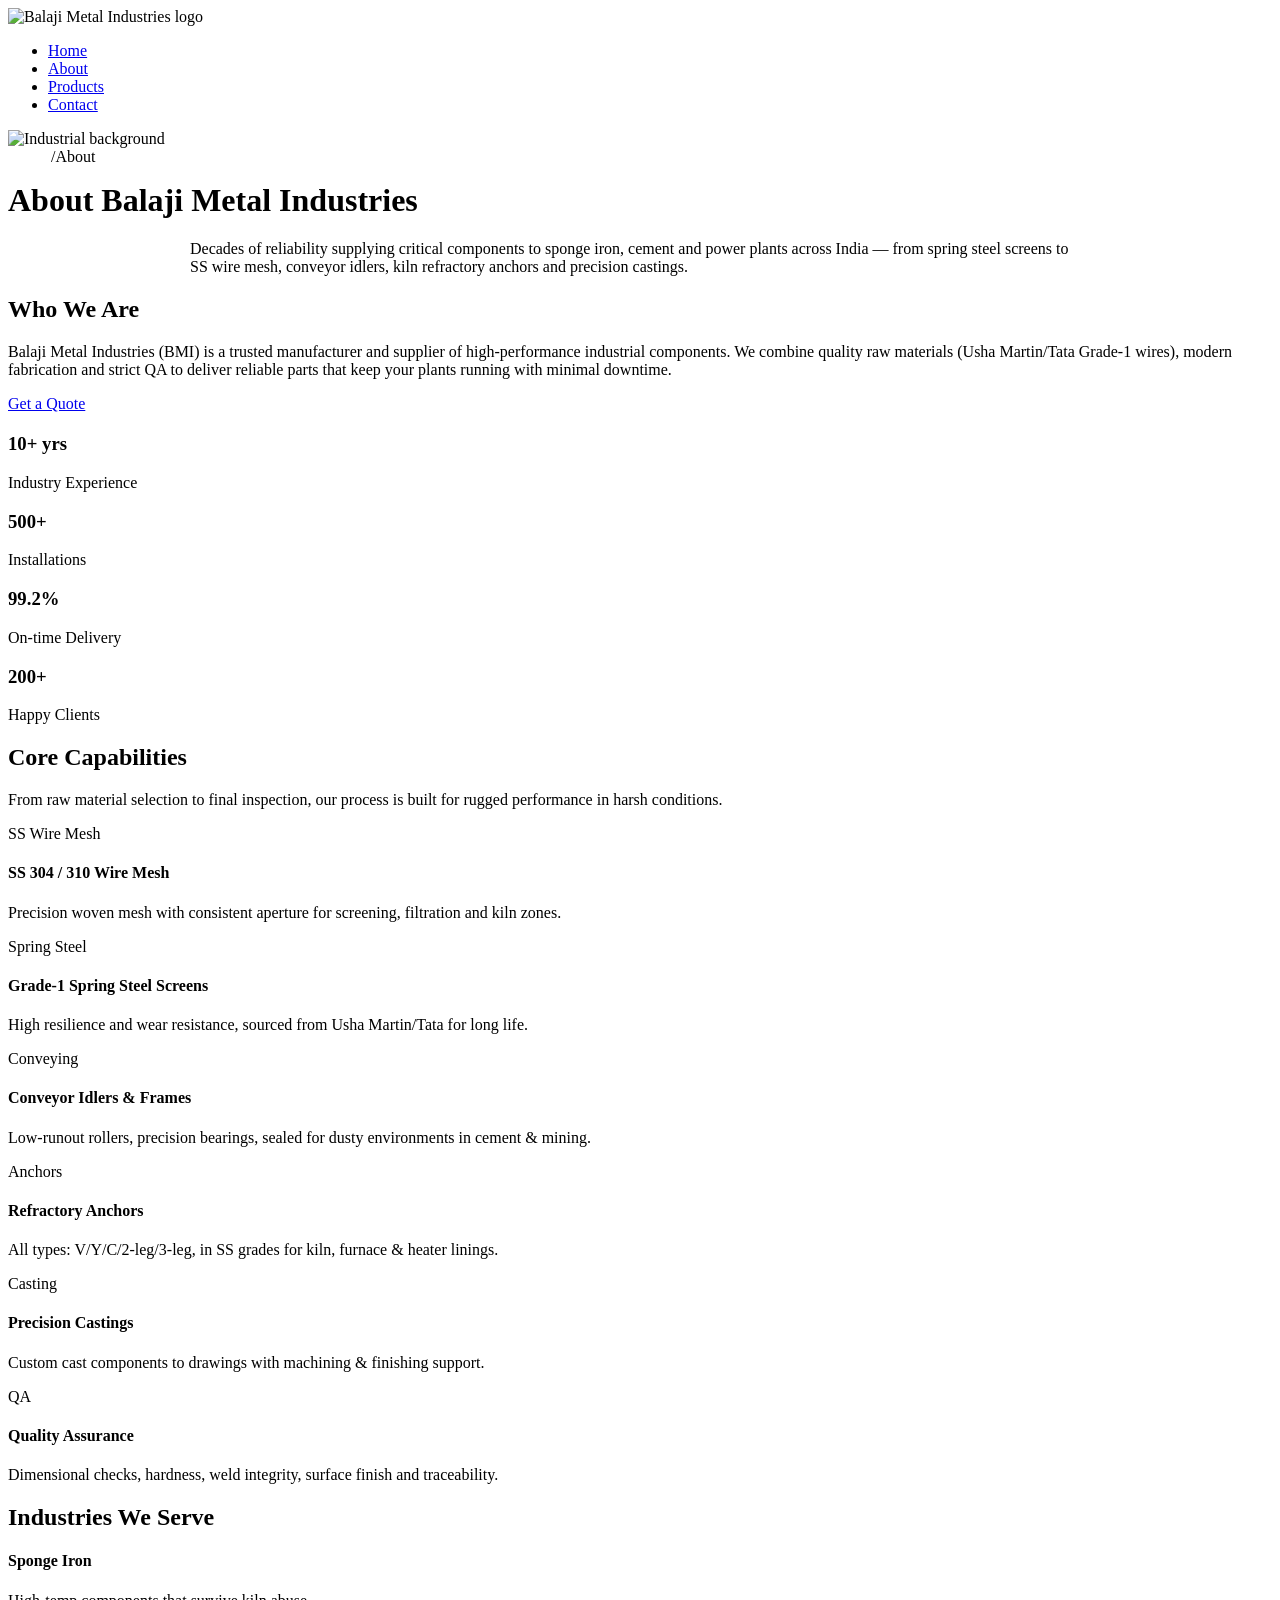
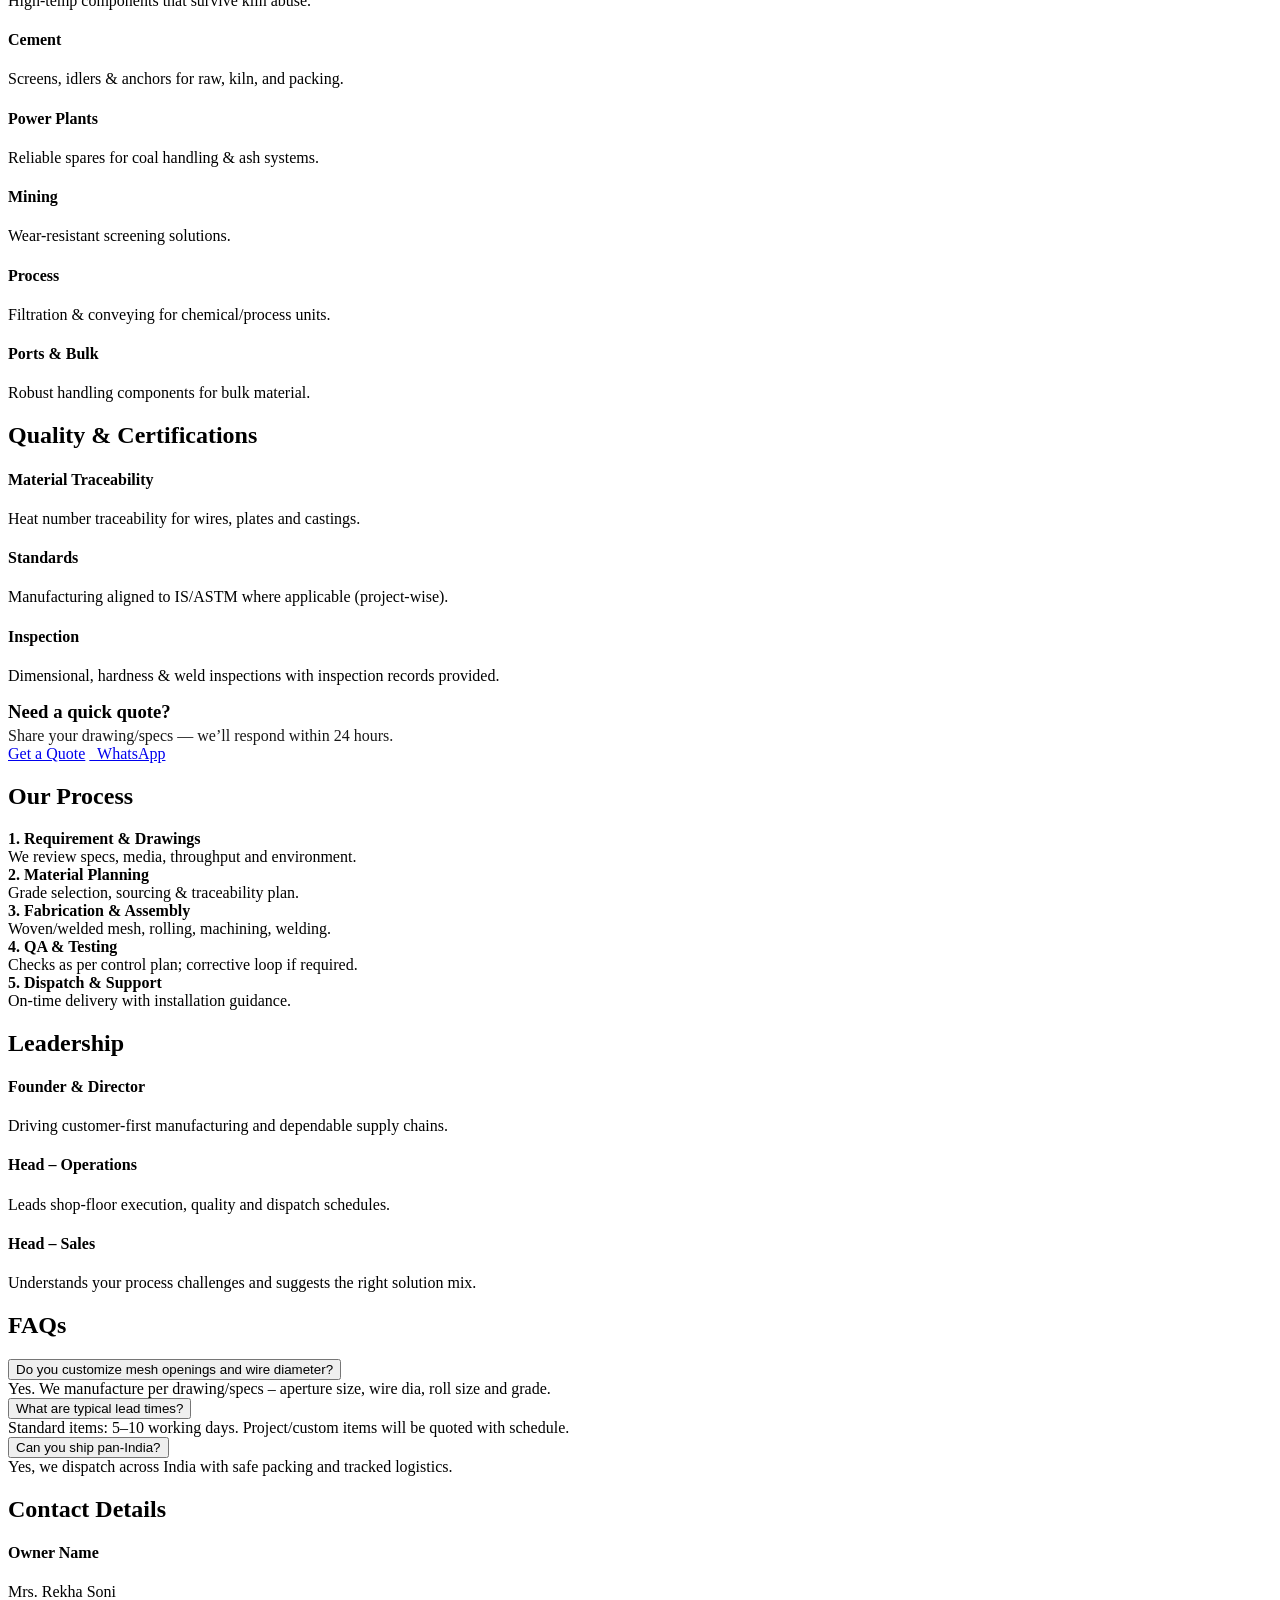
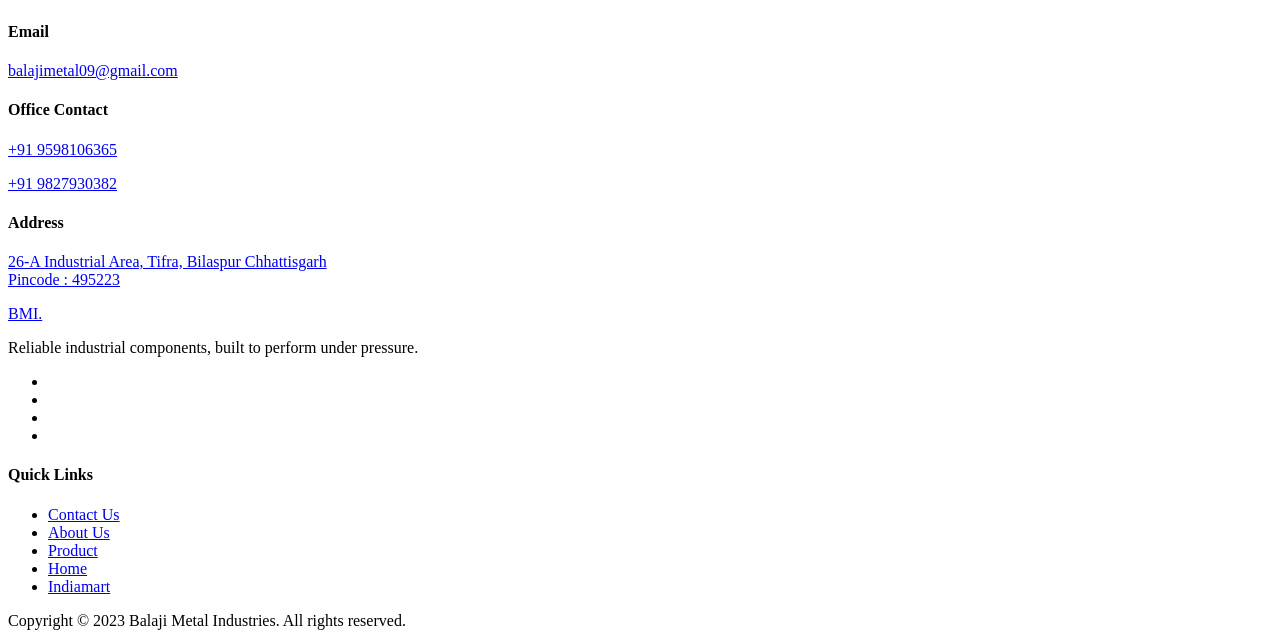
==== about.html @ d3ccbabc "customer list removed" ====
<!DOCTYPE html>
<html lang="en">
  <head>
    <meta charset="UTF-8" />
    <meta
      name="viewport"
      content="width=device-width, initial-scale=1.0" />
    <title>About Us | Balaji Metal Industries</title>

    <!-- SEO -->
    <meta name="description" content="Balaji Metal Industries is a leading manufacturer and supplier of industrial components including Spring Steel Wiremesh, Stainless Steel Mesh, Conveyor Idlers, Kiln Refractory Anchors, and Precision Castings for sponge iron, cement, and power plants across India." />
    <meta name="keywords" content="Spring Steel Wire Mesh, SS 304 Mesh, Conveyor Idlers, Refractory Anchors, Precision Casting, Industrial Components, Balaji Metal Industries, India" />
    <meta property="og:title" content="About Balaji Metal Industries" />
    <meta property="og:description" content="Decades of reliability in industrial components for sponge iron, cement and power sectors." />
    <meta property="og:type" content="website" />
    <meta property="og:image" content="assets/header.jpg" />
    <meta property="og:url" content="https://balajimetalindustries.in/about.html" />

    <!-- Libs -->
    <link href="https://cdn.jsdelivr.net/npm/remixicon@4.3.0/fonts/remixicon.css" rel="stylesheet"/>
    <link rel="stylesheet" href="https://cdn.jsdelivr.net/npm/swiper@11/swiper-bundle.min.css"/>
    <link rel="stylesheet" href="stylenew.css"/>
    <link rel="shortcut icon" href="assets/bmi-logo.png" type="image/x-icon">

    <!-- JSON-LD (Organization) -->
    <script type="application/ld+json">
    {
      "@context":"https://schema.org",
      "@type":"Organization",
      "name":"Balaji Metal Industries",
      "url":"https://balajimetalindustries.in",
      "logo":"https://balajimetalindustries.in/assets/bmi-logo.png",
      "description":"Manufacturer and supplier of industrial components: Spring Steel Wire Mesh, SS Mesh, Conveyor Idlers & Frames, Kiln Refractory Anchors, Precision Castings.",
      "sameAs":[
        "https://www.facebook.com/",
        "https://www.linkedin.com/",
        "https://twitter.com/"
      ],
      "address":{
        "@type":"PostalAddress",
        "addressCountry":"IN"
      }
    }
    </script>
  </head>
  <body>
    <!-- Nav -->
    <nav>
      <div class="nav__header">
        <div class="nav__logo">
          <img src="assets/bmi-logo.png" class="logo" alt="Balaji Metal Industries logo">
        </div>
        <div class="nav__menu__btn" id="menu-btn">
          <i class="ri-menu-line"></i>
        </div>
      </div>
      <ul class="nav__links" id="nav-links">
        <li><a href="index.html#home">Home</a></li>
        <li><a href="about.html" class="active">About</a></li>
        <li><a href="index.html#product">Products</a></li>
        <li><a href="contact.html">Contact</a></li>
      </ul>
    </nav>

    <!-- Hero about -->
    <header class="section__container hero__about">
      <img src="assets/header.jpg" alt="Industrial background">
      <div class="hero__about__content">
        <div class="breadcrumbs">
          <a href="index.html" style="color:#fff; text-decoration:none;">Home</a>
          <span>/</span><span>About</span>
        </div>
        <h1 style="margin-top:1rem;">About Balaji Metal Industries</h1>
        <p class="section__description" style="max-width:900px;margin: .75rem auto 0;">
          Decades of reliability supplying critical components to sponge iron, cement and power plants across India —
          from spring steel screens to SS wire mesh, conveyor idlers, kiln refractory anchors and precision castings.
        </p>
      </div>
    </header>

    <!-- Company Overview -->
    <section class="section__container about__container">
      <div class="about__header">
        <div>
          <h2 class="section__header">Who We Are</h2>
          <p class="section__description">
            Balaji Metal Industries (BMI) is a trusted manufacturer and supplier of high-performance industrial components.
            We combine quality raw materials (Usha Martin/Tata Grade-1 wires), modern fabrication and strict QA to deliver
            reliable parts that keep your plants running with minimal downtime.
          </p>
        </div>
        <a href="contact.html#form" class="about__btn">Get a Quote</a>
      </div>

      <!-- Quick stats -->
      <div class="stats__grid" style="margin-top:1.25rem;">
        <div class="stat__card">
          <i class="ri-time-line" style="font-size:1.4rem;"></i>
          <h3>10+ yrs</h3>
          <p>Industry Experience</p>
        </div>
        <div class="stat__card">
          <i class="ri-building-2-line" style="font-size:1.4rem;"></i>
          <h3>500+ </h3>
          <p>Installations</p>
        </div>
        <div class="stat__card">
          <i class="ri-shield-check-line" style="font-size:1.4rem;"></i>
          <h3>99.2%</h3>
          <p>On-time Delivery</p>
        </div>
        <div class="stat__card">
          <i class="ri-user-star-line" style="font-size:1.4rem;"></i>
          <h3>200+</h3>
          <p>Happy Clients</p>
        </div>
      </div>
    </section>

    <!-- Capabilities -->
    <section class="section__container">
      <h2 class="section__header">Core Capabilities</h2>
      <p class="section__description" style="max-width:900px;">
        From raw material selection to final inspection, our process is built for rugged performance in harsh conditions.
      </p>
      <div class="capabilities__grid" style="margin-top:1rem;">
        <div class="about__card">
          <span class="about__badge"><i class="ri-check-line"></i> SS Wire Mesh</span>
          <h4>SS 304 / 310 Wire Mesh</h4>
          <p>Precision woven mesh with consistent aperture for screening, filtration and kiln zones.</p>
        </div>
        <div class="about__card">
          <span class="about__badge"><i class="ri-check-line"></i> Spring Steel</span>
          <h4>Grade-1 Spring Steel Screens</h4>
          <p>High resilience and wear resistance, sourced from Usha Martin/Tata for long life.</p>
        </div>
        <div class="about__card">
          <span class="about__badge"><i class="ri-check-line"></i> Conveying</span>
          <h4>Conveyor Idlers & Frames</h4>
          <p>Low-runout rollers, precision bearings, sealed for dusty environments in cement & mining.</p>
        </div>
        <div class="about__card">
          <span class="about__badge"><i class="ri-check-line"></i> Anchors</span>
          <h4>Refractory Anchors</h4>
          <p>All types: V/Y/C/2-leg/3-leg, in SS grades for kiln, furnace & heater linings.</p>
        </div>
        <div class="about__card">
          <span class="about__badge"><i class="ri-check-line"></i> Casting</span>
          <h4>Precision Castings</h4>
          <p>Custom cast components to drawings with machining & finishing support.</p>
        </div>
        <div class="about__card">
          <span class="about__badge"><i class="ri-check-line"></i> QA</span>
          <h4>Quality Assurance</h4>
          <p>Dimensional checks, hardness, weld integrity, surface finish and traceability.</p>
        </div>
      </div>
    </section>

    <!-- Industries Served -->
    <section class="section__container">
      <h2 class="section__header">Industries We Serve</h2>
      <div class="industries__grid" style="margin-top:1rem;">
        <div class="about__card"><h4><i class="ri-fire-line"></i> Sponge Iron</h4><p>High-temp components that survive kiln abuse.</p></div>
        <div class="about__card"><h4><i class="ri-building-3-line"></i> Cement</h4><p>Screens, idlers & anchors for raw, kiln, and packing.</p></div>
        <div class="about__card"><h4><i class="ri-flashlight-line"></i> Power Plants</h4><p>Reliable spares for coal handling & ash systems.</p></div>
        <div class="about__card"><h4><i class="ri-archive-line"></i> Mining</h4><p>Wear-resistant screening solutions.</p></div>
        <div class="about__card"><h4><i class="ri-flask-line"></i> Process</h4><p>Filtration & conveying for chemical/process units.</p></div>
        <div class="about__card"><h4><i class="ri-ship-line"></i> Ports & Bulk</h4><p>Robust handling components for bulk material.</p></div>
      </div>
    </section>

    <!-- Quality & Certifications -->
    <section class="section__container">
      <h2 class="section__header">Quality & Certifications</h2>
      <div class="quality__grid" style="margin-top:1rem;">
        <div class="about__card">
          <h4><i class="ri-medal-2-line"></i> Material Traceability</h4>
          <p>Heat number traceability for wires, plates and castings.</p>
        </div>
        <div class="about__card">
          <h4><i class="ri-shield-star-line"></i> Standards</h4>
          <p>Manufacturing aligned to IS/ASTM where applicable (project-wise).</p>
        </div>
        <div class="about__card">
          <h4><i class="ri-test-tube-line"></i> Inspection</h4>
          <p>Dimensional, hardness & weld inspections with inspection records provided.</p>
        </div>
      </div>
    </section>

      <!---- CTA Bar ----->
    <section class="section__container">
      <div class="cta__bar">
        <div>
          <h3 style="margin:0 0 .25rem;">Need a quick quote?</h3>
          <p style="opacity:.9; margin:0;">Share your drawing/specs — we’ll respond within 24 hours.</p>
        </div>
        <a class="btn--light" href="contact.html#form">Get a Quote</a>
        <a class="btn" href="https://wa.me/917000683009" target="_blank" rel="noopener">
          <i class="ri-whatsapp-line"></i>&nbsp; WhatsApp
        </a>
      </div>
    </section>

    <!-- Process Timeline -->
    <section class="section__container">
      <h2 class="section__header">Our Process</h2>
      <div class="timeline" style="margin-top:1rem;">
        <div class="timeline__item"><strong>1. Requirement & Drawings</strong><br/>We review specs, media, throughput and environment.</div>
        <div class="timeline__item"><strong>2. Material Planning</strong><br/>Grade selection, sourcing & traceability plan.</div>
        <div class="timeline__item"><strong>3. Fabrication & Assembly</strong><br/>Woven/welded mesh, rolling, machining, welding.</div>
        <div class="timeline__item"><strong>4. QA & Testing</strong><br/>Checks as per control plan; corrective loop if required.</div>
        <div class="timeline__item"><strong>5. Dispatch & Support</strong><br/>On-time delivery with installation guidance.</div>
      </div>
    </section>

    <!-- Team / Leadership (optional placeholders) -->
    <section class="section__container">
      <h2 class="section__header">Leadership</h2>
      <div class="team__grid" style="margin-top:1rem;">
        <div class="about__card">
          <h4>Founder & Director</h4>
          <p>Driving customer-first manufacturing and dependable supply chains.</p>
        </div>
        <div class="about__card">
          <h4>Head – Operations</h4>
          <p>Leads shop-floor execution, quality and dispatch schedules.</p>
        </div>
        <div class="about__card">
          <h4>Head – Sales</h4>
          <p>Understands your process challenges and suggests the right solution mix.</p>
        </div>
      </div>
    </section>

    



    <!-- FAQ -->
    <section class="section__container">
      <h2 class="section__header">FAQs</h2>
      <div class="faq">
        <div class="faq__item">
          <button class="faq__q">Do you customize mesh openings and wire diameter? <i class="ri-add-line"></i></button>
          <div class="faq__a">Yes. We manufacture per drawing/specs – aperture size, wire dia, roll size and grade.</div>
        </div>
        <div class="faq__item">
          <button class="faq__q">What are typical lead times? <i class="ri-add-line"></i></button>
          <div class="faq__a">Standard items: 5–10 working days. Project/custom items will be quoted with schedule.</div>
        </div>
        <div class="faq__item">
          <button class="faq__q">Can you ship pan-India? <i class="ri-add-line"></i></button>
          <div class="faq__a">Yes, we dispatch across India with safe packing and tracked logistics.</div>
        </div>
      </div>
    </section>

    <!-- Map / Location (replace src with your map if you want) -->
    <!-- <section class="section__container">
      <h2 class="section__header">Our Location</h2>
      <div class="map__wrap">
        <iframe
          title="Balaji Metal Industries Location"
          src="https://www.google.com/maps/embed?pb=!1m18!1m12!1m3!1d..."
          width="100%" height="380" style="border:0;" allowfullscreen=""
          loading="lazy" referrerpolicy="no-referrer-when-downgrade"></iframe>
      </div>
    </section> -->

    <section class="contact-details">
  <div class="section__container">
    <h2 class="section__header">Contact Details</h2>
    <div class="contact-grid">
      <div class="contact-card">
        <i class="ri-user-3-fill"></i>
        <h4>Owner Name</h4>
        <p>Mrs. Rekha Soni</p>
      </div>
      <div class="contact-card">
        <i class="ri-mail-fill"></i>
        <h4>Email</h4>
        <p><a href="mailto:balajimetalindustries@gmail.com">balajimetal09@gmail.com</a></p>
      </div>
      <div class="contact-card">
        <i class="ri-phone-fill"></i>
        <h4>Office Contact</h4>
        <p><a href="tel:+919598106365">+91 9598106365</a></p>
        <p><a href="tel:+919827930382">+91 9827930382</a></p>
      </div>
      <div class="contact-card">
        <i class="ri-map-pin-line"></i>
        <h4>Address</h4>
        <p><a href="https://www.google.com/maps/place/Balaji+Metal+Industries/@22.0730031,82.1247872,18.67z/data=!4m6!3m5!1s0x3a280d0051231b1b:0x9caa90916dcd823b!8m2!3d22.0729977!4d82.12463!16s%2Fg%2F11v_8hkhw0?entry=ttu&g_ep=EgoyMDI1MDgxMS4wIKXMDSoASAFQAw%3D%3D">26-A Industrial Area, Tifra, Bilaspur Chhattisgarh <br> Pincode : 495223</a></p>
      </div>
    </div>
  </div>
</section>

    <!-- Footer -->
    <footer class="footer">
      <div class="section__container footer__container">
        <div class="footer__col">
          <div class="footer__logo"><a href="index.html" class="logo">BMI.</a></div>
          <p>Reliable industrial components, built to perform under pressure.</p>
          <ul class="footer__socials">
            <li><a href="#"><i class="ri-facebook-fill"></i></a></li>
            <li><a href="#"><i class="ri-twitter-fill"></i></a></li>
            <li><a href="#"><i class="ri-linkedin-fill"></i></a></li>
            <li><a href="#"><i class="ri-pinterest-fill"></i></a></li>
          </ul>
        </div>
        <div class="footer__col">
          <h4>Quick Links</h4>
          <ul class="footer__links">
            <li><a href="contact.html">Contact Us</a></li>
            <li><a href="about.html">About Us</a></li>
            <li><a href="index.html#product">Product</a></li>
            <li><a href="index.html">Home</a></li>
            <li><a href="https://www.indiamart.com/balajimetalindustriesbilaspur/profile.html?srsltid=AfmBOooD0EP6Inv6bq7QMRtQfJ1kJ6AT9Rx5hDs3YaGpO_iyS-cby6HP" target="_blank">Indiamart</a></li>
          </ul>
        </div>
      </div>
      <div class="footer__bar">Copyright © 2023 Balaji Metal Industries. All rights reserved.</div>
    </footer>

    <!-- Scripts -->
    <script src="https://cdn.jsdelivr.net/npm/swiper@11/swiper-bundle.min.js"></script>
    <script src="main.js"></script>
    <script>
      // Simple FAQ toggle (no dependency)
      document.querySelectorAll('.faq__q').forEach(btn=>{
        btn.addEventListener('click', ()=>{
          const ans = btn.parentElement.querySelector('.faq__a');
          const open = ans.style.display === 'block';
          document.querySelectorAll('.faq__a').forEach(a=>a.style.display='none');
          document.querySelectorAll('.faq__q i').forEach(i=>i.className='ri-add-line');
          if(!open){
            ans.style.display='block';
            btn.querySelector('i').className='ri-subtract-line';
          }
        });
      });
    </script>
    
  </body>
</html>
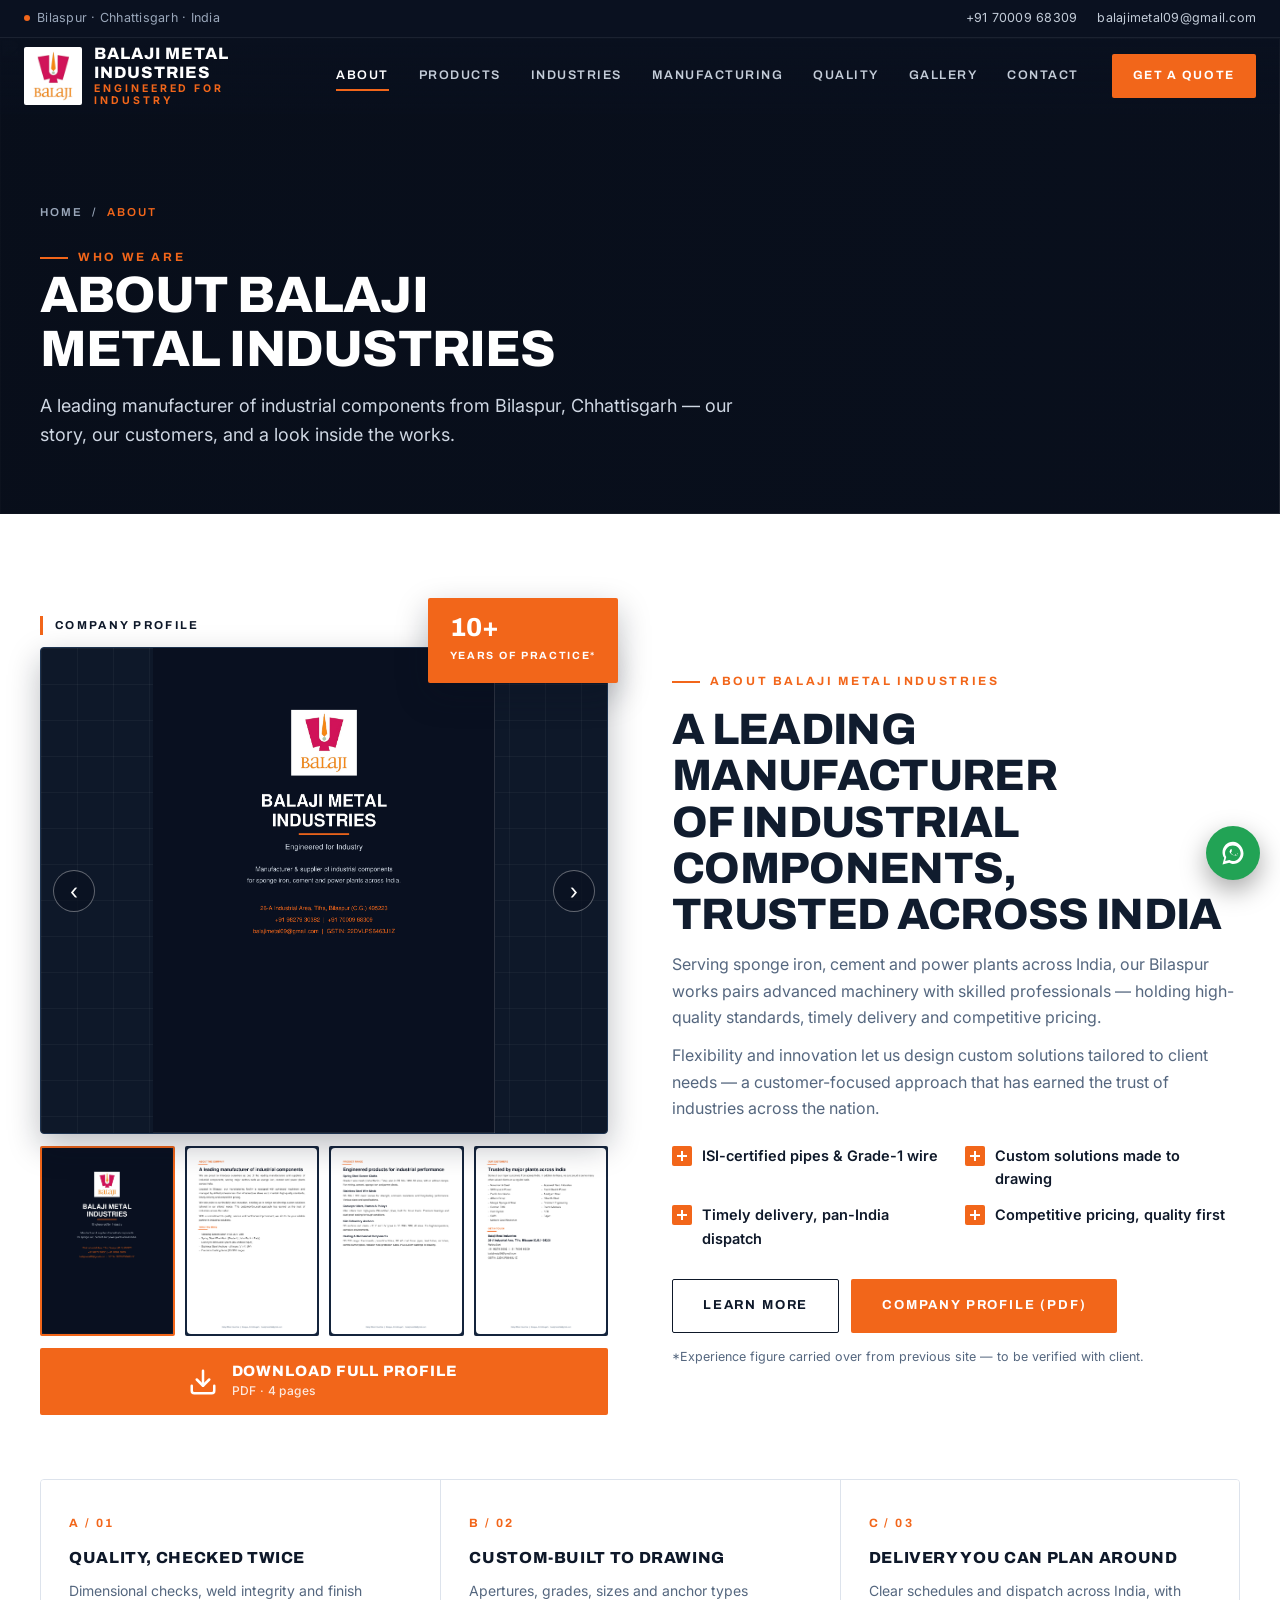
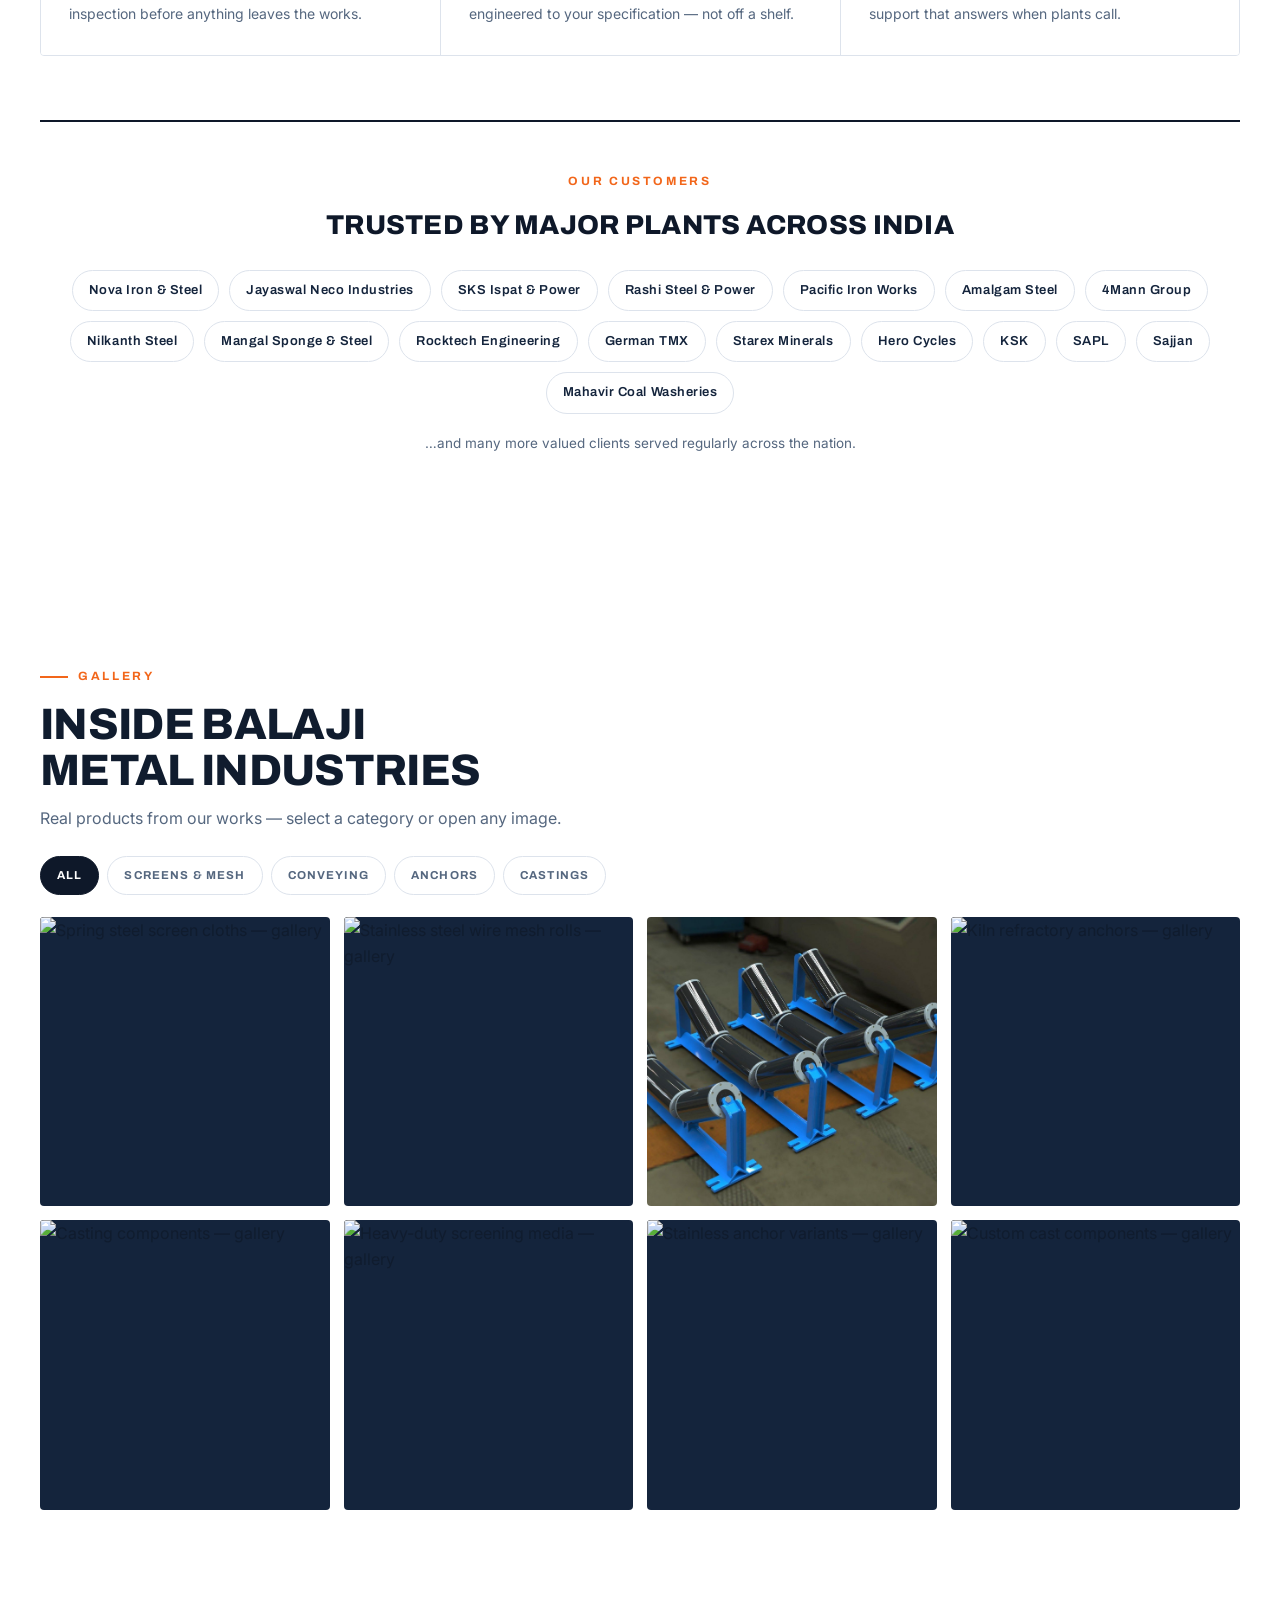
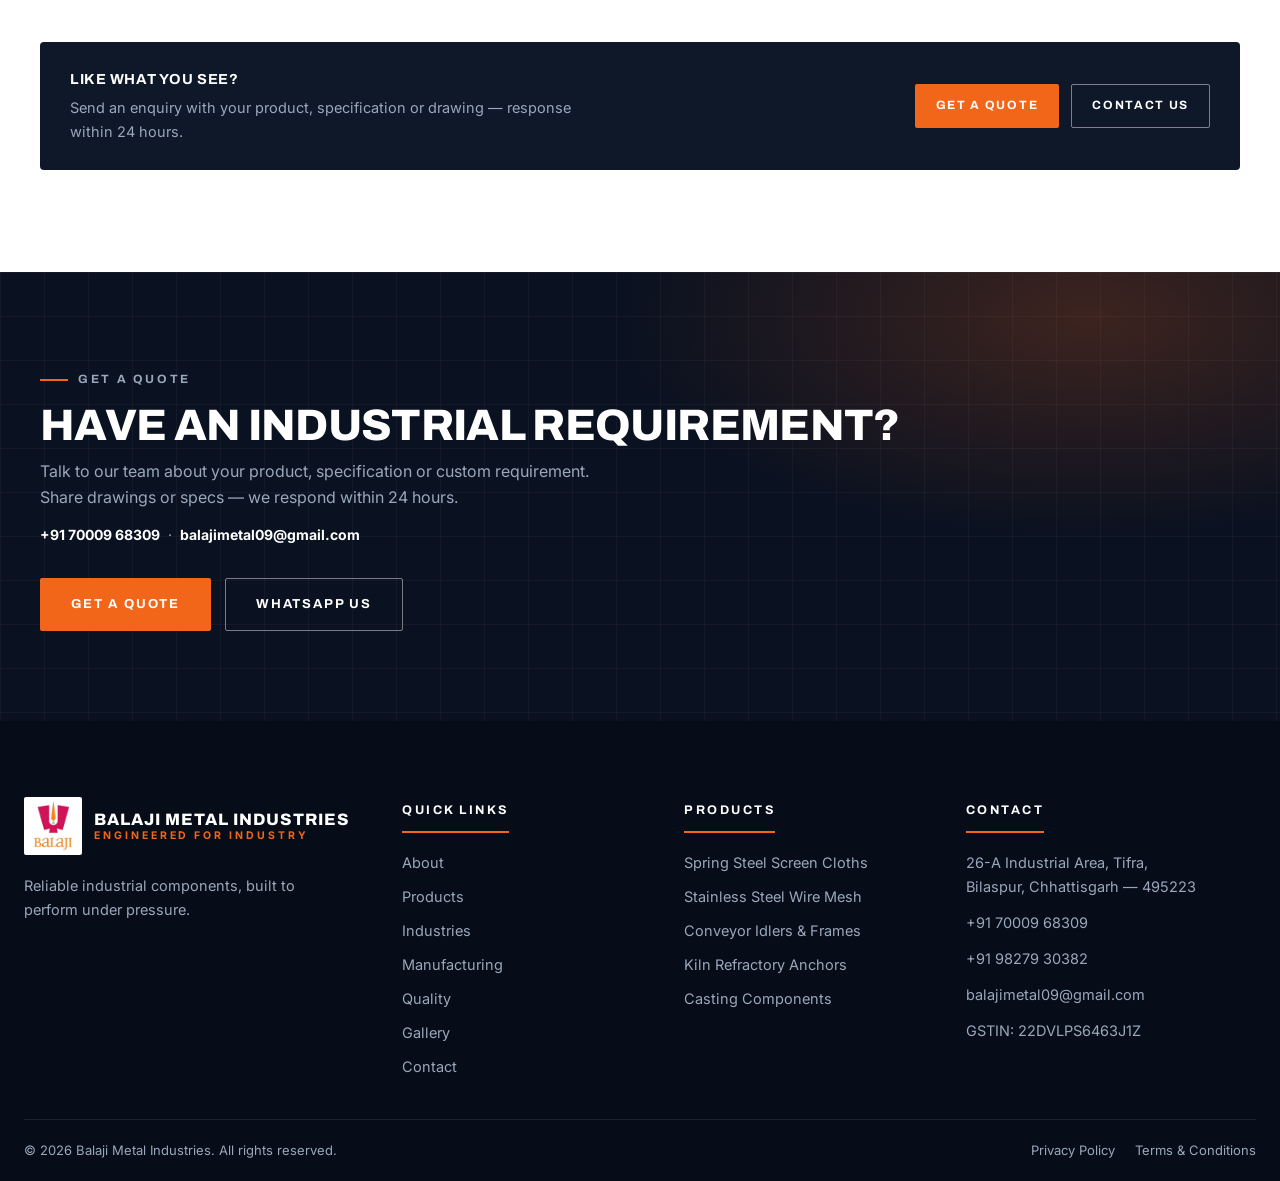
==== commit 3b40e620: "Premium B2B redesign: multi-page site with products, quote system, gallery, company profile" ====
--- a/about.html
+++ b/about.html
@@ -1,348 +1,372 @@
 <!DOCTYPE html>
 <html lang="en">
-  <head>
-    <meta charset="UTF-8" />
-    <meta
-      name="viewport"
-      content="width=device-width, initial-scale=1.0" />
-    <title>About Us | Balaji Metal Industries</title>
-
-    <!-- SEO -->
-    <meta name="description" content="Balaji Metal Industries is a leading manufacturer and supplier of industrial components including Spring Steel Wiremesh, Stainless Steel Mesh, Conveyor Idlers, Kiln Refractory Anchors, and Precision Castings for sponge iron, cement, and power plants across India." />
-    <meta name="keywords" content="Spring Steel Wire Mesh, SS 304 Mesh, Conveyor Idlers, Refractory Anchors, Precision Casting, Industrial Components, Balaji Metal Industries, India" />
-    <meta property="og:title" content="About Balaji Metal Industries" />
-    <meta property="og:description" content="Decades of reliability in industrial components for sponge iron, cement and power sectors." />
-    <meta property="og:type" content="website" />
-    <meta property="og:image" content="assets/header.jpg" />
-    <meta property="og:url" content="https://balajimetalindustries.in/about.html" />
-
-    <!-- Libs -->
-    <link href="https://cdn.jsdelivr.net/npm/remixicon@4.3.0/fonts/remixicon.css" rel="stylesheet"/>
-    <link rel="stylesheet" href="https://cdn.jsdelivr.net/npm/swiper@11/swiper-bundle.min.css"/>
-    <link rel="stylesheet" href="stylenew.css"/>
-    <link rel="shortcut icon" href="assets/bmi-logo.png" type="image/x-icon">
-
-    <!-- JSON-LD (Organization) -->
-    <script type="application/ld+json">
-    {
-      "@context":"https://schema.org",
-      "@type":"Organization",
-      "name":"Balaji Metal Industries",
-      "url":"https://balajimetalindustries.in",
-      "logo":"https://balajimetalindustries.in/assets/bmi-logo.png",
-      "description":"Manufacturer and supplier of industrial components: Spring Steel Wire Mesh, SS Mesh, Conveyor Idlers & Frames, Kiln Refractory Anchors, Precision Castings.",
-      "sameAs":[
-        "https://www.facebook.com/",
-        "https://www.linkedin.com/",
-        "https://twitter.com/"
-      ],
-      "address":{
-        "@type":"PostalAddress",
-        "addressCountry":"IN"
-      }
-    }
-    </script>
-  </head>
-  <body>
-    <!-- Nav -->
-    <nav>
-      <div class="nav__header">
-        <div class="nav__logo">
-          <img src="assets/bmi-logo.png" class="logo" alt="Balaji Metal Industries logo">
-        </div>
-        <div class="nav__menu__btn" id="menu-btn">
-          <i class="ri-menu-line"></i>
-        </div>
-      </div>
-      <ul class="nav__links" id="nav-links">
-        <li><a href="index.html#home">Home</a></li>
-        <li><a href="about.html" class="active">About</a></li>
-        <li><a href="index.html#product">Products</a></li>
-        <li><a href="contact.html">Contact</a></li>
-      </ul>
-    </nav>
-
-    <!-- Hero about -->
-    <header class="section__container hero__about">
-      <img src="assets/header.jpg" alt="Industrial background">
-      <div class="hero__about__content">
-        <div class="breadcrumbs">
-          <a href="index.html" style="color:#fff; text-decoration:none;">Home</a>
-          <span>/</span><span>About</span>
-        </div>
-        <h1 style="margin-top:1rem;">About Balaji Metal Industries</h1>
-        <p class="section__description" style="max-width:900px;margin: .75rem auto 0;">
-          Decades of reliability supplying critical components to sponge iron, cement and power plants across India —
-          from spring steel screens to SS wire mesh, conveyor idlers, kiln refractory anchors and precision castings.
-        </p>
-      </div>
-    </header>
-
-    <!-- Company Overview -->
-    <section class="section__container about__container">
-      <div class="about__header">
-        <div>
-          <h2 class="section__header">Who We Are</h2>
-          <p class="section__description">
-            Balaji Metal Industries (BMI) is a trusted manufacturer and supplier of high-performance industrial components.
-            We combine quality raw materials (Usha Martin/Tata Grade-1 wires), modern fabrication and strict QA to deliver
-            reliable parts that keep your plants running with minimal downtime.
-          </p>
-        </div>
-        <a href="contact.html#form" class="about__btn">Get a Quote</a>
-      </div>
-
-      <!-- Quick stats -->
-      <div class="stats__grid" style="margin-top:1.25rem;">
-        <div class="stat__card">
-          <i class="ri-time-line" style="font-size:1.4rem;"></i>
-          <h3>10+ yrs</h3>
-          <p>Industry Experience</p>
-        </div>
-        <div class="stat__card">
-          <i class="ri-building-2-line" style="font-size:1.4rem;"></i>
-          <h3>500+ </h3>
-          <p>Installations</p>
-        </div>
-        <div class="stat__card">
-          <i class="ri-shield-check-line" style="font-size:1.4rem;"></i>
-          <h3>99.2%</h3>
-          <p>On-time Delivery</p>
-        </div>
-        <div class="stat__card">
-          <i class="ri-user-star-line" style="font-size:1.4rem;"></i>
-          <h3>200+</h3>
-          <p>Happy Clients</p>
-        </div>
-      </div>
-    </section>
-
-    <!-- Capabilities -->
-    <section class="section__container">
-      <h2 class="section__header">Core Capabilities</h2>
-      <p class="section__description" style="max-width:900px;">
-        From raw material selection to final inspection, our process is built for rugged performance in harsh conditions.
-      </p>
-      <div class="capabilities__grid" style="margin-top:1rem;">
-        <div class="about__card">
-          <span class="about__badge"><i class="ri-check-line"></i> SS Wire Mesh</span>
-          <h4>SS 304 / 310 Wire Mesh</h4>
-          <p>Precision woven mesh with consistent aperture for screening, filtration and kiln zones.</p>
-        </div>
-        <div class="about__card">
-          <span class="about__badge"><i class="ri-check-line"></i> Spring Steel</span>
-          <h4>Grade-1 Spring Steel Screens</h4>
-          <p>High resilience and wear resistance, sourced from Usha Martin/Tata for long life.</p>
-        </div>
-        <div class="about__card">
-          <span class="about__badge"><i class="ri-check-line"></i> Conveying</span>
-          <h4>Conveyor Idlers & Frames</h4>
-          <p>Low-runout rollers, precision bearings, sealed for dusty environments in cement & mining.</p>
-        </div>
-        <div class="about__card">
-          <span class="about__badge"><i class="ri-check-line"></i> Anchors</span>
-          <h4>Refractory Anchors</h4>
-          <p>All types: V/Y/C/2-leg/3-leg, in SS grades for kiln, furnace & heater linings.</p>
-        </div>
-        <div class="about__card">
-          <span class="about__badge"><i class="ri-check-line"></i> Casting</span>
-          <h4>Precision Castings</h4>
-          <p>Custom cast components to drawings with machining & finishing support.</p>
-        </div>
-        <div class="about__card">
-          <span class="about__badge"><i class="ri-check-line"></i> QA</span>
-          <h4>Quality Assurance</h4>
-          <p>Dimensional checks, hardness, weld integrity, surface finish and traceability.</p>
-        </div>
-      </div>
-    </section>
-
-    <!-- Industries Served -->
-    <section class="section__container">
-      <h2 class="section__header">Industries We Serve</h2>
-      <div class="industries__grid" style="margin-top:1rem;">
-        <div class="about__card"><h4><i class="ri-fire-line"></i> Sponge Iron</h4><p>High-temp components that survive kiln abuse.</p></div>
-        <div class="about__card"><h4><i class="ri-building-3-line"></i> Cement</h4><p>Screens, idlers & anchors for raw, kiln, and packing.</p></div>
-        <div class="about__card"><h4><i class="ri-flashlight-line"></i> Power Plants</h4><p>Reliable spares for coal handling & ash systems.</p></div>
-        <div class="about__card"><h4><i class="ri-archive-line"></i> Mining</h4><p>Wear-resistant screening solutions.</p></div>
-        <div class="about__card"><h4><i class="ri-flask-line"></i> Process</h4><p>Filtration & conveying for chemical/process units.</p></div>
-        <div class="about__card"><h4><i class="ri-ship-line"></i> Ports & Bulk</h4><p>Robust handling components for bulk material.</p></div>
-      </div>
-    </section>
-
-    <!-- Quality & Certifications -->
-    <section class="section__container">
-      <h2 class="section__header">Quality & Certifications</h2>
-      <div class="quality__grid" style="margin-top:1rem;">
-        <div class="about__card">
-          <h4><i class="ri-medal-2-line"></i> Material Traceability</h4>
-          <p>Heat number traceability for wires, plates and castings.</p>
-        </div>
-        <div class="about__card">
-          <h4><i class="ri-shield-star-line"></i> Standards</h4>
-          <p>Manufacturing aligned to IS/ASTM where applicable (project-wise).</p>
-        </div>
-        <div class="about__card">
-          <h4><i class="ri-test-tube-line"></i> Inspection</h4>
-          <p>Dimensional, hardness & weld inspections with inspection records provided.</p>
-        </div>
-      </div>
-    </section>
-
-      <!---- CTA Bar ----->
-    <section class="section__container">
-      <div class="cta__bar">
-        <div>
-          <h3 style="margin:0 0 .25rem;">Need a quick quote?</h3>
-          <p style="opacity:.9; margin:0;">Share your drawing/specs — we’ll respond within 24 hours.</p>
-        </div>
-        <a class="btn--light" href="contact.html#form">Get a Quote</a>
-        <a class="btn" href="https://wa.me/917000683009" target="_blank" rel="noopener">
-          <i class="ri-whatsapp-line"></i>&nbsp; WhatsApp
-        </a>
-      </div>
-    </section>
-
-    <!-- Process Timeline -->
-    <section class="section__container">
-      <h2 class="section__header">Our Process</h2>
-      <div class="timeline" style="margin-top:1rem;">
-        <div class="timeline__item"><strong>1. Requirement & Drawings</strong><br/>We review specs, media, throughput and environment.</div>
-        <div class="timeline__item"><strong>2. Material Planning</strong><br/>Grade selection, sourcing & traceability plan.</div>
-        <div class="timeline__item"><strong>3. Fabrication & Assembly</strong><br/>Woven/welded mesh, rolling, machining, welding.</div>
-        <div class="timeline__item"><strong>4. QA & Testing</strong><br/>Checks as per control plan; corrective loop if required.</div>
-        <div class="timeline__item"><strong>5. Dispatch & Support</strong><br/>On-time delivery with installation guidance.</div>
-      </div>
-    </section>
-
-    <!-- Team / Leadership (optional placeholders) -->
-    <section class="section__container">
-      <h2 class="section__header">Leadership</h2>
-      <div class="team__grid" style="margin-top:1rem;">
-        <div class="about__card">
-          <h4>Founder & Director</h4>
-          <p>Driving customer-first manufacturing and dependable supply chains.</p>
-        </div>
-        <div class="about__card">
-          <h4>Head – Operations</h4>
-          <p>Leads shop-floor execution, quality and dispatch schedules.</p>
-        </div>
-        <div class="about__card">
-          <h4>Head – Sales</h4>
-          <p>Understands your process challenges and suggests the right solution mix.</p>
-        </div>
-      </div>
-    </section>
-
-    
-
-
-
-    <!-- FAQ -->
-    <section class="section__container">
-      <h2 class="section__header">FAQs</h2>
-      <div class="faq">
-        <div class="faq__item">
-          <button class="faq__q">Do you customize mesh openings and wire diameter? <i class="ri-add-line"></i></button>
-          <div class="faq__a">Yes. We manufacture per drawing/specs – aperture size, wire dia, roll size and grade.</div>
-        </div>
-        <div class="faq__item">
-          <button class="faq__q">What are typical lead times? <i class="ri-add-line"></i></button>
-          <div class="faq__a">Standard items: 5–10 working days. Project/custom items will be quoted with schedule.</div>
-        </div>
-        <div class="faq__item">
-          <button class="faq__q">Can you ship pan-India? <i class="ri-add-line"></i></button>
-          <div class="faq__a">Yes, we dispatch across India with safe packing and tracked logistics.</div>
-        </div>
-      </div>
-    </section>
-
-    <!-- Map / Location (replace src with your map if you want) -->
-    <!-- <section class="section__container">
-      <h2 class="section__header">Our Location</h2>
-      <div class="map__wrap">
-        <iframe
-          title="Balaji Metal Industries Location"
-          src="https://www.google.com/maps/embed?pb=!1m18!1m12!1m3!1d..."
-          width="100%" height="380" style="border:0;" allowfullscreen=""
-          loading="lazy" referrerpolicy="no-referrer-when-downgrade"></iframe>
-      </div>
-    </section> -->
-
-    <section class="contact-details">
-  <div class="section__container">
-    <h2 class="section__header">Contact Details</h2>
-    <div class="contact-grid">
-      <div class="contact-card">
-        <i class="ri-user-3-fill"></i>
-        <h4>Owner Name</h4>
-        <p>Mrs. Rekha Soni</p>
-      </div>
-      <div class="contact-card">
-        <i class="ri-mail-fill"></i>
-        <h4>Email</h4>
-        <p><a href="mailto:balajimetalindustries@gmail.com">balajimetal09@gmail.com</a></p>
-      </div>
-      <div class="contact-card">
-        <i class="ri-phone-fill"></i>
-        <h4>Office Contact</h4>
-        <p><a href="tel:+919598106365">+91 9598106365</a></p>
-        <p><a href="tel:+919827930382">+91 9827930382</a></p>
-      </div>
-      <div class="contact-card">
-        <i class="ri-map-pin-line"></i>
-        <h4>Address</h4>
-        <p><a href="https://www.google.com/maps/place/Balaji+Metal+Industries/@22.0730031,82.1247872,18.67z/data=!4m6!3m5!1s0x3a280d0051231b1b:0x9caa90916dcd823b!8m2!3d22.0729977!4d82.12463!16s%2Fg%2F11v_8hkhw0?entry=ttu&g_ep=EgoyMDI1MDgxMS4wIKXMDSoASAFQAw%3D%3D">26-A Industrial Area, Tifra, Bilaspur Chhattisgarh <br> Pincode : 495223</a></p>
+<head>
+  <meta charset="UTF-8" />
+  <meta name="viewport" content="width=device-width, initial-scale=1.0" />
+  <title>About Us | Balaji Metal Industries — Bilaspur, Chhattisgarh</title>
+  <meta name="description" content="About Balaji Metal Industries: Bilaspur manufacturer of screens, conveying spares, refractory anchors and castings — trusted by major plants across India." />
+  <link rel="canonical" href="https://www.balajimetal.com/about.html" />
+  <meta name="robots" content="index, follow" />
+  <meta name="theme-color" content="#0a1120" />
+  <link rel="icon" href="assets/favicon.ico" sizes="any" />
+  <link rel="icon" type="image/png" href="assets/favicon-32.png" />
+  <link rel="apple-touch-icon" href="assets/favicon-180.png" />
+  <meta property="og:type" content="website" />
+  <meta property="og:site_name" content="Balaji Metal Industries" />
+  <meta property="og:title" content="About Us | Balaji Metal Industries" />
+  <meta property="og:description" content="Manufacturer of screens, conveying spares, anchors and castings — trusted across India." />
+  <meta property="og:url" content="https://www.balajimetal.com/about.html" />
+  <meta property="og:image" content="https://www.balajimetal.com/assets/header.jpg" />
+  <link rel="preconnect" href="https://fonts.googleapis.com" />
+  <link rel="preconnect" href="https://fonts.gstatic.com" crossorigin />
+  <link href="https://fonts.googleapis.com/css2?family=Archivo:wght@600;700;800&family=Inter:wght@400;500;600;700&display=swap" rel="stylesheet" />
+  <link rel="stylesheet" href="css/design-system.css" />
+  <link rel="stylesheet" href="css/components.css" />
+  <link rel="stylesheet" href="css/home.css" />
+  <link rel="stylesheet" href="css/sections.css" />
+  <link rel="stylesheet" href="css/pages.css" />
+</head>
+<body>
+  <a class="skip-link" href="#main">Skip to main content</a>
+
+  <div class="topbar">
+    <div class="container container--wide topbar__inner">
+      <div class="topbar__group">
+        <span class="topbar__item"><span class="topbar__dot" aria-hidden="true"></span>Bilaspur · Chhattisgarh · India</span>
+      </div>
+      <div class="topbar__group topbar__group--right">
+        <a class="topbar__item" href="tel:+9170009683009">+91 70009 68309</a>
+        <a class="topbar__item" href="mailto:balajimetal09@gmail.com">balajimetal09@gmail.com</a>
       </div>
     </div>
   </div>
-</section>
-
-    <!-- Footer -->
-    <footer class="footer">
-      <div class="section__container footer__container">
-        <div class="footer__col">
-          <div class="footer__logo"><a href="index.html" class="logo">BMI.</a></div>
+
+  <header class="navbar" data-navbar>
+    <div class="container container--wide navbar__inner">
+      <a class="brand" href="index.html" aria-label="Balaji Metal Industries — home">
+        <span class="brand__mark" aria-hidden="true"><img src="assets/bmi-logo-square.png" alt="" width="40" height="40" onerror="this.outerHTML='B'" /></span>
+        <span class="brand__text">
+          <span class="brand__name">Balaji Metal Industries</span>
+          <span class="brand__sub">Engineered for Industry</span>
+        </span>
+      </a>
+      <nav class="nav-links" aria-label="Primary">
+        <a href="about.html" class="is-active" aria-current="page">About</a>
+        <a href="products/">Products</a>
+        <a href="index.html#industries">Industries</a>
+        <a href="index.html#manufacturing">Manufacturing</a>
+        <a href="index.html#quality">Quality</a>
+        <a href="#gallery">Gallery</a>
+        <a href="contact.html">Contact</a>
+      </nav>
+      <div class="navbar__cta">
+        <a class="btn btn--accent btn--sm btn--nav-quote" href="quote.html" aria-current="page">Get a Quote</a>
+        <button class="nav-toggle" type="button" data-nav-toggle aria-expanded="false" aria-controls="mobile-menu" aria-label="Open menu">
+          <span></span><span></span><span></span>
+        </button>
+      </div>
+    </div>
+  </header>
+
+  <div class="mobile-menu" data-mobile-menu id="mobile-menu">
+    <div class="mobile-menu__scrim" data-mobile-scrim></div>
+    <nav class="mobile-menu__panel" aria-label="Mobile">
+      <a href="about.html" class="is-active" aria-current="page">About</a>
+      <a href="products/">Products</a>
+      <a href="index.html#industries">Industries</a>
+      <a href="index.html#manufacturing">Manufacturing</a>
+      <a href="index.html#quality">Quality</a>
+      <a href="#gallery">Gallery</a>
+      <a href="contact.html">Contact</a>
+      <div class="mobile-menu__cta">
+        <a class="btn btn--accent" href="quote.html" style="border:0;text-align:center;">Get a Quote</a>
+        <a class="btn btn--outline-light" href="https://wa.me/917000683009" target="_blank" rel="noopener" style="text-align:center;">WhatsApp Us</a>
+      </div>
+    </nav>
+  </div>
+
+  <main id="main">
+    <section class="page-hero" aria-labelledby="page-title">
+      <div class="page-hero__bg" aria-hidden="true"><img src="assets/header.jpg" alt="" /></div>
+      <div class="container">
+        <nav class="breadcrumb" aria-label="Breadcrumb">
+          <a href="index.html">Home</a><span aria-hidden="true">/</span><span aria-current="page">About</span>
+        </nav>
+        <p class="eyebrow">Who We Are</p>
+        <h1 id="page-title">About Balaji Metal Industries</h1>
+        <p class="lead">A leading manufacturer of industrial components from Bilaspur, Chhattisgarh — our story, our customers, and a look inside the works.</p>
+      </div>
+    </section>
+
+    <!-- ================= 3. ABOUT ================= -->
+    <section class="section" id="about" aria-labelledby="about-heading">
+      <div class="container split">
+        <div class="split__media split__media--doc reveal">
+          <div class="doc-viewer" data-docviewer>
+            <div class="doc-viewer__bar">
+              <span>Company Profile</span>
+              <span class="doc-viewer__count" data-doc-count>01 / 04</span>
+            </div>
+            <div class="doc-viewer__frame" tabindex="0" aria-label="Company profile document viewer. Use left and right arrow keys to change pages.">
+              <img data-doc-img src="assets/profile-p1.jpg" alt="Company profile, page 1 of 4: cover" fetchpriority="low" />
+              <button class="doc-viewer__nav doc-viewer__prev" type="button" data-doc-prev aria-label="Previous page">‹</button>
+              <button class="doc-viewer__nav doc-viewer__next" type="button" data-doc-next aria-label="Next page">›</button>
+            </div>
+            <div class="doc-viewer__thumbs" role="group" aria-label="Choose profile page" data-doc-thumbs>
+              <button type="button" data-doc-thumb="0" aria-current="true" aria-label="Show page 1"><img src="assets/profile-p1.jpg" alt="" loading="lazy" /></button>
+              <button type="button" data-doc-thumb="1" aria-current="false" aria-label="Show page 2"><img src="assets/profile-p2.jpg" alt="" loading="lazy" /></button>
+              <button type="button" data-doc-thumb="2" aria-current="false" aria-label="Show page 3"><img src="assets/profile-p3.jpg" alt="" loading="lazy" /></button>
+              <button type="button" data-doc-thumb="3" aria-current="false" aria-label="Show page 4"><img src="assets/profile-p4.jpg" alt="" loading="lazy" /></button>
+            </div>
+            <a class="btn-profile btn-profile--compact" href="assets/company-profile.pdf" download="Balaji-Metal-Industries-Company-Profile.pdf">
+              <svg viewBox="0 0 24 24" fill="none" stroke="currentColor" stroke-width="2" stroke-linecap="round" stroke-linejoin="round" aria-hidden="true"><path d="M21 15v4a2 2 0 0 1-2 2H5a2 2 0 0 1-2-2v-4" /><polyline points="7 10 12 15 17 10" /><line x1="12" y1="15" x2="12" y2="3" /></svg>
+              <span><b>Download Full Profile</b><small>PDF · 4 pages</small></span>
+            </a>
+          </div>
+          <div class="split__exp" aria-hidden="true">
+            <b>10+</b>
+            <small>Years of Practice*</small>
+          </div>
+        </div>
+        <div class="split__body">
+          <p class="eyebrow reveal">About Balaji Metal Industries</p>
+          <h2 class="h-section reveal" id="about-heading">A Leading Manufacturer of Industrial Components, Trusted Across India</h2>
+          <p class="muted reveal">
+            Serving sponge iron, cement and power plants across India, our
+            Bilaspur works pairs advanced machinery with skilled professionals —
+            holding high-quality standards, timely delivery and competitive pricing.
+          </p>
+          <p class="muted reveal">
+            Flexibility and innovation let us design custom solutions tailored to
+            client needs — a customer-focused approach that has earned the trust
+            of industries across the nation.
+          </p>
+          <ul class="check-list reveal" role="list">
+            <li>ISI-certified pipes &amp; Grade-1 wire</li>
+            <li>Custom solutions made to drawing</li>
+            <li>Timely delivery, pan-India dispatch</li>
+            <li>Competitive pricing, quality first</li>
+          </ul>
+          <div class="reveal" style="display:flex;gap:12px;flex-wrap:wrap;">
+            <a class="btn btn--outline-dark" href="index.html#manufacturing">Learn More</a>
+            <a class="btn btn--accent" href="assets/company-profile.pdf" download="Balaji-Metal-Industries-Company-Profile.pdf">Company Profile (PDF)</a>
+          </div>
+          <p class="muted reveal" style="margin-top:14px;font-size:12.5px;">*Experience figure carried over from previous site — to be verified with client.</p>
+        </div>
+      </div>
+
+      <!-- Why plants choose BMI — grounded in live-site "Why choose us" -->
+      <div class="container" style="padding:0;">
+        <div class="about-values">
+          <div class="about-value reveal">
+            <span class="about-value__index">A / 01</span>
+            <h3>Quality, Checked Twice</h3>
+            <p>Dimensional checks, weld integrity and finish inspection before anything leaves the works.</p>
+          </div>
+          <div class="about-value reveal" style="--reveal-delay:90ms">
+            <span class="about-value__index">B / 02</span>
+            <h3>Custom-Built to Drawing</h3>
+            <p>Apertures, grades, sizes and anchor types engineered to your specification — not off a shelf.</p>
+          </div>
+          <div class="about-value reveal" style="--reveal-delay:180ms">
+            <span class="about-value__index">C / 03</span>
+            <h3>Delivery You Can Plan Around</h3>
+            <p>Clear schedules and dispatch across India, with support that answers when plants call.</p>
+          </div>
+        </div>
+      </div>
+
+      <!-- Customers, verified from company profile — plus many more unlisted clients -->
+      <div class="container" style="padding:0;">
+        <div class="customer-wall reveal">
+          <p class="eyebrow" style="justify-content:center;">Our Customers</p>
+          <h3 class="customer-wall__title">Trusted by Major Plants Across India</h3>
+          <ul class="customer-wall__list" role="list">
+            <li>Nova Iron &amp; Steel</li>
+            <li>Jayaswal Neco Industries</li>
+            <li>SKS Ispat &amp; Power</li>
+            <li>Rashi Steel &amp; Power</li>
+            <li>Pacific Iron Works</li>
+            <li>Amalgam Steel</li>
+            <li>4Mann Group</li>
+            <li>Nilkanth Steel</li>
+            <li>Mangal Sponge &amp; Steel</li>
+            <li>Rocktech Engineering</li>
+            <li>German TMX</li>
+            <li>Starex Minerals</li>
+            <li>Hero Cycles</li>
+            <li>KSK</li>
+            <li>SAPL</li>
+            <li>Sajjan</li>
+            <li>Mahavir Coal Washeries</li>
+          </ul>
+          <p class="customer-wall__note">…and many more valued clients served regularly across the nation.</p>
+        </div>
+      </div>
+
+      
+    </section>
+
+    <!-- ================= 11. GALLERY ================= -->
+    <section class="section" id="gallery" aria-labelledby="gallery-heading">
+      <div class="container">
+        <div class="section-head" style="margin-bottom:0;">
+          <p class="eyebrow reveal">Gallery</p>
+          <h2 class="h-section reveal" id="gallery-heading">Inside Balaji Metal Industries</h2>
+          <p class="muted reveal">Real products from our works — select a category or open any image.</p>
+        </div>
+        <div class="gallery-filters reveal" role="group" aria-label="Filter gallery" data-gallery-filters>
+          <button class="gallery-filter" type="button" aria-pressed="true" data-gallery-filter="all">All</button>
+          <button class="gallery-filter" type="button" aria-pressed="false" data-gallery-filter="screens">Screens &amp; Mesh</button>
+          <button class="gallery-filter" type="button" aria-pressed="false" data-gallery-filter="conveying">Conveying</button>
+          <button class="gallery-filter" type="button" aria-pressed="false" data-gallery-filter="anchors">Anchors</button>
+          <button class="gallery-filter" type="button" aria-pressed="false" data-gallery-filter="castings">Castings</button>
+        </div>
+        <div class="gallery-grid" data-gallery-grid>
+          <button class="gallery-item reveal" type="button" data-gallery-item data-cat="screens" data-caption="Spring steel screen cloths">
+            <img src="assets/Wiremesh/p-1.3.jpg" alt="Spring steel screen cloths — gallery" loading="lazy" />
+            <span class="gallery-cap">Screens</span>
+          </button>
+          <button class="gallery-item reveal" type="button" data-gallery-item data-cat="screens" data-caption="Stainless steel wire mesh rolls">
+            <img src="assets/SS Wiremsh/p-2.2.jpg" alt="Stainless steel wire mesh rolls — gallery" loading="lazy" />
+            <span class="gallery-cap">SS Mesh</span>
+          </button>
+          <button class="gallery-item reveal" type="button" data-gallery-item data-cat="conveying" data-caption="Conveyor idlers, frames and pulleys">
+            <img src="assets/Roller/p-3.3.jpg" alt="Conveyor idlers and frames — gallery" loading="lazy" />
+            <span class="gallery-cap">Conveying</span>
+          </button>
+          <button class="gallery-item reveal" type="button" data-gallery-item data-cat="anchors" data-caption="Kiln refractory anchors">
+            <img src="assets/Anchor/p-4.2.jpg" alt="Kiln refractory anchors — gallery" loading="lazy" />
+            <span class="gallery-cap">Anchors</span>
+          </button>
+          <button class="gallery-item reveal" type="button" data-gallery-item data-cat="castings" data-caption="Casting and mechanical components">
+            <img src="assets/casting/p-5.6.jpg" alt="Casting components — gallery" loading="lazy" />
+            <span class="gallery-cap">Castings</span>
+          </button>
+          <button class="gallery-item reveal" type="button" data-gallery-item data-cat="screens" data-caption="Heavy-duty screening media">
+            <img src="assets/Wiremesh/p-1.4.jpg" alt="Heavy-duty screening media — gallery" loading="lazy" />
+            <span class="gallery-cap">Screens</span>
+          </button>
+          <button class="gallery-item reveal" type="button" data-gallery-item data-cat="anchors" data-caption="Stainless anchor variants">
+            <img src="assets/Anchor/p-4.5.jpg" alt="Stainless anchor variants — gallery" loading="lazy" />
+            <span class="gallery-cap">Anchors</span>
+          </button>
+          <button class="gallery-item reveal" type="button" data-gallery-item data-cat="castings" data-caption="Custom cast components">
+            <img src="assets/casting/p-5.3.jpg" alt="Custom cast components — gallery" loading="lazy" />
+            <span class="gallery-cap">Castings</span>
+          </button>
+        </div>
+      </div>
+    </section>
+
+    <section class="section" aria-label="Work with us" style="padding-top:0;">
+      <div class="container">
+        <div class="quality-cta reveal">
+          <p><strong>Like what you see?</strong>Send an enquiry with your product, specification or drawing — response within 24 hours.</p>
+          <div style="display:flex;gap:12px;flex-wrap:wrap;">
+            <a class="btn btn--accent btn--sm" href="quote.html">Get a Quote</a>
+            <a class="btn btn--outline-light btn--sm" href="contact.html">Contact Us</a>
+          </div>
+        </div>
+      </div>
+    </section>
+
+
+    <!-- Lightbox -->
+    <div class="lightbox" data-lightbox role="dialog" aria-modal="true" aria-label="Image viewer" aria-hidden="true">
+      <div class="lightbox__scrim" data-lightbox-scrim></div>
+      <figure class="lightbox__figure">
+        <button class="lightbox__close" type="button" data-lightbox-close aria-label="Close viewer">✕</button>
+        <button class="lightbox__btn lightbox__prev" type="button" data-lightbox-prev aria-label="Previous image">‹</button>
+        <img data-lightbox-img src="" alt="" />
+        <button class="lightbox__btn lightbox__next" type="button" data-lightbox-next aria-label="Next image">›</button>
+        <figcaption class="lightbox__caption" data-lightbox-caption></figcaption>
+      </figure>
+    </div>
+
+    <!-- ================= 12. FINAL CTA ================= -->
+    <section class="final-cta" id="contact" aria-labelledby="cta-heading">
+      <div class="container final-cta__inner">
+        <div>
+          <p class="eyebrow reveal">Get a Quote</p>
+          <h2 class="h-section reveal" id="cta-heading">Have an Industrial Requirement?</h2>
+          <p class="reveal">Talk to our team about your product, specification or custom requirement. Share drawings or specs — we respond within 24 hours.</p>
+          <p class="reveal" style="margin-top:12px;font-size:14px;">
+            <a href="tel:+9170009683009" style="color:#fff;font-weight:700;">+91 70009 68309</a>
+            &nbsp;·&nbsp;
+            <a href="mailto:balajimetal09@gmail.com" style="color:#fff;font-weight:700;">balajimetal09@gmail.com</a>
+          </p>
+        </div>
+        <div class="final-cta__actions reveal">
+          <a class="btn btn--accent" href="quote.html">Get a Quote</a>
+          <a class="btn btn--outline-light" href="https://wa.me/917000683009" target="_blank" rel="noopener">WhatsApp Us</a>
+        </div>
+      </div>
+    </section>
+  </main>
+
+  <footer class="footer" aria-label="Footer">
+    <div class="container container--wide">
+      <div class="footer__top">
+        <div class="footer__brand">
+          <a class="brand" href="index.html" aria-label="Balaji Metal Industries — home">
+            <span class="brand__mark" aria-hidden="true"><img src="assets/bmi-logo-square.png" alt="" width="40" height="40" onerror="this.outerHTML='B'" /></span>
+            <span class="brand__text">
+              <span class="brand__name">Balaji Metal Industries</span>
+              <span class="brand__sub">Engineered for Industry</span>
+            </span>
+          </a>
           <p>Reliable industrial components, built to perform under pressure.</p>
-          <ul class="footer__socials">
-            <li><a href="#"><i class="ri-facebook-fill"></i></a></li>
-            <li><a href="#"><i class="ri-twitter-fill"></i></a></li>
-            <li><a href="#"><i class="ri-linkedin-fill"></i></a></li>
-            <li><a href="#"><i class="ri-pinterest-fill"></i></a></li>
-          </ul>
-        </div>
-        <div class="footer__col">
-          <h4>Quick Links</h4>
-          <ul class="footer__links">
-            <li><a href="contact.html">Contact Us</a></li>
-            <li><a href="about.html">About Us</a></li>
-            <li><a href="index.html#product">Product</a></li>
-            <li><a href="index.html">Home</a></li>
-            <li><a href="https://www.indiamart.com/balajimetalindustriesbilaspur/profile.html?srsltid=AfmBOooD0EP6Inv6bq7QMRtQfJ1kJ6AT9Rx5hDs3YaGpO_iyS-cby6HP" target="_blank">Indiamart</a></li>
-          </ul>
-        </div>
-      </div>
-      <div class="footer__bar">Copyright © 2023 Balaji Metal Industries. All rights reserved.</div>
-    </footer>
-
-    <!-- Scripts -->
-    <script src="https://cdn.jsdelivr.net/npm/swiper@11/swiper-bundle.min.js"></script>
-    <script src="main.js"></script>
-    <script>
-      // Simple FAQ toggle (no dependency)
-      document.querySelectorAll('.faq__q').forEach(btn=>{
-        btn.addEventListener('click', ()=>{
-          const ans = btn.parentElement.querySelector('.faq__a');
-          const open = ans.style.display === 'block';
-          document.querySelectorAll('.faq__a').forEach(a=>a.style.display='none');
-          document.querySelectorAll('.faq__q i').forEach(i=>i.className='ri-add-line');
-          if(!open){
-            ans.style.display='block';
-            btn.querySelector('i').className='ri-subtract-line';
-          }
-        });
-      });
-    </script>
-    
-  </body>
+        </div>
+        <nav aria-label="Quick links">
+          <h3>Quick Links</h3>
+          <div class="footer__links">
+            <a href="about.html" class="is-active" aria-current="page">About</a>
+            <a href="products/">Products</a>
+            <a href="index.html#industries">Industries</a>
+            <a href="index.html#manufacturing">Manufacturing</a>
+            <a href="index.html#quality">Quality</a>
+            <a href="#gallery">Gallery</a>
+            <a href="contact.html">Contact</a>
+          </div>
+        </nav>
+        <nav aria-label="Products">
+          <h3>Products</h3>
+          <div class="footer__links">
+            <a href="products/spring-steel-screen-cloths.html">Spring Steel Screen Cloths</a>
+            <a href="products/stainless-steel-wire-mesh.html">Stainless Steel Wire Mesh</a>
+            <a href="products/conveyor-idlers-frames-pulleys.html">Conveyor Idlers &amp; Frames</a>
+            <a href="products/kiln-refractory-anchors.html">Kiln Refractory Anchors</a>
+            <a href="products/casting-mechanical-components.html">Casting Components</a>
+          </div>
+        </nav>
+        <div>
+          <h3>Contact</h3>
+          <div class="footer__contact">
+            <span>26-A Industrial Area, Tifra,<br />Bilaspur, Chhattisgarh — 495223</span>
+            <a href="tel:+9170009683009">+91 70009 68309</a>
+            <a href="tel:+919827930382">+91 98279 30382</a>
+            <a href="mailto:balajimetal09@gmail.com">balajimetal09@gmail.com</a>
+            <span>GSTIN: 22DVLPS6463J1Z</span>
+          </div>
+        </div>
+      </div>
+      <div class="footer__bottom">
+        <span>© <span data-year>2026</span> Balaji Metal Industries. All rights reserved.</span>
+        <div class="footer__legal">
+          <a href="contact.html">Privacy Policy</a>
+          <a href="contact.html">Terms &amp; Conditions</a>
+        </div>
+      </div>
+    </div>
+  </footer>
+
+  <a class="wa-float" href="https://wa.me/917000683009" target="_blank" rel="noopener" aria-label="Chat on WhatsApp">
+    <svg viewBox="0 0 32 32" aria-hidden="true"><path d="M16 3C9.4 3 4 8.4 4 15c0 2.4.7 4.6 2 6.5L4 29l7.7-2c1.8 1 3.9 1.5 4.3 1.5 6.6 0 12-5.4 12-12S22.6 3 16 3zm0 22.2c-1.4 0-2.8-.4-4-1.1l-.3-.2-4.6 1.2 1.2-4.4-.2-.3c-.8-1.2-1.2-2.6-1.2-4.1 0-4.9 4-8.9 8.9-8.9 4.9 0 8.9 4 8.9 8.9s-3.8 8.9-8.7 8.9zm4.9-6.7c-.3-.1-1.6-.8-1.8-.9-.2-.1-.4-.1-.6.1-.2.3-.7.9-.8 1-.1.2-.3.2-.5.1-.3-.1-1.1-.4-2.1-1.3-.8-.7-1.3-1.5-1.4-1.8-.1-.3 0-.4.1-.5l.4-.5c.1-.2.2-.3.3-.5.1-.2 0-.4 0-.5L14.7 12c-.2-.5-.5-.4-.6-.4h-.5c-.2 0-.5.2-.7.6-.2.5-.9 2.2-.9 2.2s0 .2.1.4c.6 1.4 2.3 3 4.2 3.7 1.5.6 2.1.5 2.8.4.4-.1 1.6-.6 1.8-1.3.2-.6.2-1.1.2-1.3-.1-.1-.3-.1-.6-.2z"/></svg>
+  </a>
+
+  <script src="js/data/company.js" defer></script>
+  <script src="js/data/products.js" defer></script>
+  <script src="js/main.js" defer></script>
+</body>
 </html>
--- a/css/design-system.css
+++ b/css/design-system.css
@@ -0,0 +1,283 @@
+/* ============================================================
+   BALAJI METAL INDUSTRIES — Design System (Phase 1)
+   Tokens · Reset · Base · Utilities
+   ============================================================ */
+
+:root {
+  /* ---- Brand palette ---- */
+  --navy-950: #0a1120;
+  --navy-900: #0e1829;
+  --navy-800: #14243c;
+  --navy-700: #1d3350;
+  --steel-600: #3d4c63;
+  --steel-500: #55677f;
+  --steel-300: #9aa7ba;
+  --steel-200: #c3ccd8;
+  --paper: #f6f7f9;
+  --white: #ffffff;
+  --off-white: #f2f4f7;
+
+  /* ---- Accent: industrial orange / warm amber ---- */
+  --accent: #f2661a;
+  --accent-strong: #d9530c;
+  --accent-soft: rgba(242, 102, 26, 0.12);
+  --amber: #f5a623;
+
+  /* ---- Text ---- */
+  --text-on-dark: #f4f6f9;
+  --text-muted-dark: #9aa7ba;
+  --text-on-light: #101c2e;
+  --text-muted-light: #55677f;
+
+  /* ---- Lines ---- */
+  --line-dark: rgba(255, 255, 255, 0.12);
+  --line-light: #dde3ec;
+
+  /* ---- Type ---- */
+  --font-display: "Archivo", "Inter", system-ui, -apple-system, "Segoe UI",
+    Roboto, Arial, sans-serif;
+  --font-body: "Inter", system-ui, -apple-system, "Segoe UI", Roboto, Arial,
+    sans-serif;
+  --leading-tight: 1.05;
+  --leading-snug: 1.2;
+  --leading-body: 1.65;
+
+  /* ---- Spacing / layout ---- */
+  --container: 1200px;
+  --container-wide: 1360px;
+  --gutter: 24px;
+  --section-y: clamp(64px, 8vw, 112px);
+  --radius: 4px; /* technical, minimal rounding per brief */
+  --radius-sm: 2px;
+
+  /* ---- Motion (fast, premium, reduced-motion safe) ---- */
+  --ease: cubic-bezier(0.22, 0.61, 0.21, 1);
+  --dur-1: 160ms;
+  --dur-2: 280ms;
+  --dur-3: 480ms;
+
+  /* ---- Shadows ---- */
+  --shadow-1: 0 1px 2px rgba(10, 17, 32, 0.18);
+  --shadow-2: 0 12px 32px rgba(10, 17, 32, 0.28);
+}
+
+/* ---- Reset ---- */
+*,
+*::before,
+*::after {
+  box-sizing: border-box;
+}
+
+* {
+  margin: 0;
+}
+
+html {
+  scroll-behavior: smooth;
+  -webkit-text-size-adjust: 100%;
+}
+
+body {
+  font-family: var(--font-body);
+  font-size: 16px;
+  line-height: var(--leading-body);
+  color: var(--text-on-light);
+  background: var(--white);
+  -webkit-font-smoothing: antialiased;
+  text-rendering: optimizeLegibility;
+  overflow-x: hidden;
+}
+
+img {
+  display: block;
+  max-width: 100%;
+  height: auto;
+}
+
+a {
+  color: inherit;
+  text-decoration: none;
+}
+
+ul[role="list"],
+ol[role="list"] {
+  list-style: none;
+  padding: 0;
+}
+
+button,
+input,
+select,
+textarea {
+  font: inherit;
+  color: inherit;
+}
+
+button {
+  cursor: pointer;
+  background: none;
+  border: 0;
+}
+
+:focus-visible {
+  outline: 3px solid var(--accent);
+  outline-offset: 3px;
+  border-radius: 2px;
+}
+
+/* ---- Selection ---- */
+::selection {
+  background: var(--accent);
+  color: #fff;
+}
+
+/* ---- Layout helpers ---- */
+.container {
+  width: min(var(--container), 100% - (var(--gutter) * 2));
+  margin-inline: auto;
+}
+
+.container--wide {
+  width: min(var(--container-wide), 100% - (var(--gutter) * 2));
+  margin-inline: auto;
+}
+
+.section {
+  padding-block: var(--section-y);
+}
+
+.section--dark {
+  background: var(--navy-950);
+  color: var(--text-on-dark);
+}
+
+.section--paper {
+  background: var(--paper);
+}
+
+/* ---- Eyebrow → heading → paragraph → CTA hierarchy ---- */
+.eyebrow {
+  display: inline-flex;
+  align-items: center;
+  gap: 10px;
+  font-family: var(--font-display);
+  font-size: 12px;
+  font-weight: 700;
+  letter-spacing: 0.22em;
+  text-transform: uppercase;
+  color: var(--accent);
+}
+
+.eyebrow::before {
+  content: "";
+  width: 28px;
+  height: 2px;
+  background: var(--accent);
+  flex: none;
+}
+
+.h-display,
+.h-section {
+  font-family: var(--font-display);
+  font-weight: 800;
+  line-height: var(--leading-tight);
+  letter-spacing: -0.015em;
+  text-wrap: balance;
+}
+
+.h-display {
+  font-size: clamp(2.4rem, 5.2vw + 1rem, 4.6rem);
+  text-transform: uppercase;
+}
+
+.h-section {
+  font-size: clamp(1.7rem, 2.6vw + 1rem, 2.75rem);
+  text-transform: uppercase;
+}
+
+.lead {
+  font-size: clamp(1rem, 0.4vw + 0.95rem, 1.125rem);
+  max-width: 62ch;
+}
+
+.muted {
+  color: var(--text-muted-light);
+}
+
+.section--dark .muted {
+  color: var(--text-muted-dark);
+}
+
+/* ---- Skip link (a11y) ---- */
+.skip-link {
+  position: absolute;
+  left: 16px;
+  top: -60px;
+  z-index: 200;
+  background: var(--accent);
+  color: #fff;
+  font-weight: 700;
+  padding: 10px 18px;
+  border-radius: var(--radius);
+  transition: top var(--dur-1) var(--ease);
+}
+
+.skip-link:focus {
+  top: 12px;
+}
+
+/* ---- Reveal on scroll (progressive enhancement) ---- */
+.reveal {
+  opacity: 0;
+  transform: translateY(22px);
+  transition:
+    opacity var(--dur-3) var(--ease),
+    transform var(--dur-3) var(--ease);
+  transition-delay: var(--reveal-delay, 0ms);
+}
+
+.reveal.is-visible {
+  opacity: 1;
+  transform: none;
+}
+
+/* ---- Visually hidden ---- */
+.visually-hidden {
+  position: absolute !important;
+  width: 1px;
+  height: 1px;
+  padding: 0;
+  margin: -1px;
+  overflow: hidden;
+  clip: rect(0 0 0 0);
+  white-space: nowrap;
+  border: 0;
+}
+
+@media (prefers-reduced-motion: reduce) {
+  html {
+    scroll-behavior: auto;
+  }
+
+  *,
+  *::before,
+  *::after {
+    animation-duration: 0.01ms !important;
+    transition-duration: 0.01ms !important;
+  }
+
+  .reveal {
+    opacity: 1;
+    transform: none;
+  }
+}
+
+/* No-JS safety net: content must never stay hidden */
+@media (scripting: none) {
+  .reveal,
+  .img-reveal {
+    opacity: 1 !important;
+    transform: none !important;
+    clip-path: none !important;
+  }
+}
--- a/css/components.css
+++ b/css/components.css
@@ -0,0 +1,620 @@
+/* ============================================================
+   Components — buttons · navbar · cards · footer · widgets
+   ============================================================ */
+
+/* ---------- Buttons ---------- */
+.btn {
+  display: inline-flex;
+  align-items: center;
+  justify-content: center;
+  gap: 10px;
+  font-family: var(--font-display);
+  font-size: 13px;
+  font-weight: 700;
+  letter-spacing: 0.14em;
+  text-transform: uppercase;
+  padding: 15px 30px;
+  border-radius: var(--radius-sm);
+  border: 1px solid transparent;
+  transition:
+    background var(--dur-2) var(--ease),
+    color var(--dur-2) var(--ease),
+    border-color var(--dur-2) var(--ease),
+    transform var(--dur-2) var(--ease);
+  white-space: nowrap;
+}
+
+.btn:active {
+  transform: translateY(1px);
+}
+
+.btn--accent {
+  background: var(--accent);
+  color: #fff;
+}
+
+.btn--accent:hover {
+  background: var(--accent-strong);
+}
+
+.btn--outline-light {
+  border-color: rgba(255, 255, 255, 0.45);
+  color: #fff;
+}
+
+.btn--outline-light:hover {
+  border-color: var(--accent);
+  color: var(--accent);
+}
+
+.btn--outline-dark {
+  border-color: var(--navy-900);
+  color: var(--navy-900);
+}
+
+.btn--outline-dark:hover {
+  background: var(--navy-900);
+  color: #fff;
+}
+
+.btn--sm {
+  padding: 11px 20px;
+  font-size: 12px;
+}
+
+/* ---------- Topbar ---------- */
+.topbar {
+  background: var(--navy-950);
+  color: var(--steel-300);
+  font-size: 12.5px;
+  letter-spacing: 0.02em;
+  border-bottom: 1px solid rgba(255, 255, 255, 0.07);
+  position: relative;
+  z-index: 60;
+}
+
+.topbar__inner {
+  display: flex;
+  align-items: center;
+  justify-content: space-between;
+  gap: 16px;
+  padding-block: 8px;
+}
+
+.topbar a {
+  color: var(--steel-200);
+}
+
+.topbar a:hover {
+  color: var(--accent);
+}
+
+.topbar__group {
+  display: flex;
+  align-items: center;
+  gap: 20px;
+}
+
+.topbar__item {
+  display: inline-flex;
+  align-items: center;
+  gap: 7px;
+}
+
+.topbar__dot {
+  width: 6px;
+  height: 6px;
+  background: var(--accent);
+  border-radius: 50%;
+  flex: none;
+}
+
+@media (max-width: 760px) {
+  .topbar__group--right {
+    display: none;
+  }
+}
+
+/* ---------- Navbar ---------- */
+.navbar {
+  position: sticky;
+  top: 0;
+  z-index: 100;
+  transition:
+    background var(--dur-2) var(--ease),
+    box-shadow var(--dur-2) var(--ease);
+  /* Transparent / overlay over hero */
+  background: linear-gradient(
+    to bottom,
+    rgba(10, 17, 32, 0.72),
+    rgba(10, 17, 32, 0.28)
+  );
+}
+
+.navbar.is-solid {
+  background: rgba(10, 17, 32, 0.97);
+  box-shadow: 0 8px 28px rgba(0, 0, 0, 0.35);
+}
+
+.navbar__inner {
+  display: flex;
+  align-items: center;
+  justify-content: space-between;
+  gap: 20px;
+  height: 76px;
+}
+
+.brand {
+  display: inline-flex;
+  align-items: center;
+  gap: 12px;
+  color: #fff;
+}
+
+.brand__mark {
+  width: 58px;
+  height: 58px;
+  flex: none;
+  display: inline-flex;
+  align-items: center;
+  justify-content: center;
+  background: #fff;
+  color: var(--accent);
+  font-family: var(--font-display);
+  font-weight: 800;
+  font-size: 22px;
+  border-radius: var(--radius-sm);
+  overflow: hidden;
+  padding: 2px;
+}
+
+.brand__mark img {
+  width: 100%;
+  height: 100%;
+  object-fit: contain;
+  display: block;
+}
+
+@media (max-width: 480px) {
+  .brand__mark {
+    width: 46px;
+    height: 46px;
+  }
+  .brand__name {
+    font-size: 13.5px;
+  }
+  .brand__sub {
+    font-size: 9px;
+    letter-spacing: 0.22em;
+  }
+}
+
+.brand__text {
+  display: flex;
+  flex-direction: column;
+  line-height: 1.15;
+}
+
+.brand__name {
+  font-family: var(--font-display);
+  font-weight: 800;
+  font-size: 16.5px;
+  letter-spacing: 0.06em;
+  text-transform: uppercase;
+}
+
+.brand__sub {
+  font-size: 10.5px;
+  letter-spacing: 0.28em;
+  text-transform: uppercase;
+  color: var(--accent);
+  font-weight: 700;
+}
+
+.nav-links {
+  display: flex;
+  align-items: center;
+  gap: 4px;
+}
+
+.nav-links a {
+  position: relative;
+  display: inline-block;
+  padding: 10px 13px;
+  font-family: var(--font-display);
+  font-size: 12.5px;
+  font-weight: 600;
+  letter-spacing: 0.12em;
+  text-transform: uppercase;
+  color: var(--steel-200);
+  transition: color var(--dur-1) var(--ease);
+}
+
+.nav-links a::after {
+  content: "";
+  position: absolute;
+  left: 13px;
+  right: 13px;
+  bottom: 5px;
+  height: 2px;
+  background: var(--accent);
+  transform: scaleX(0);
+  transform-origin: left;
+  transition: transform var(--dur-2) var(--ease);
+}
+
+.nav-links a:hover,
+.nav-links a.is-active {
+  color: #fff;
+}
+
+.nav-links a:hover::after,
+.nav-links a.is-active::after {
+  transform: scaleX(1);
+}
+
+.navbar__cta {
+  display: flex;
+  align-items: center;
+  gap: 12px;
+}
+
+/* Hamburger */
+.nav-toggle {
+  display: none;
+  width: 46px;
+  height: 46px;
+  position: relative;
+  border: 1px solid rgba(255, 255, 255, 0.25);
+  border-radius: var(--radius-sm);
+}
+
+.nav-toggle span {
+  position: absolute;
+  left: 11px;
+  right: 11px;
+  height: 2px;
+  background: #fff;
+  transition:
+    transform var(--dur-2) var(--ease),
+    opacity var(--dur-1) var(--ease),
+    top var(--dur-2) var(--ease);
+}
+
+.nav-toggle span:nth-child(1) {
+  top: 15px;
+}
+.nav-toggle span:nth-child(2) {
+  top: 22px;
+}
+.nav-toggle span:nth-child(3) {
+  top: 29px;
+}
+
+.nav-toggle[aria-expanded="true"] span:nth-child(1) {
+  top: 22px;
+  transform: rotate(45deg);
+}
+.nav-toggle[aria-expanded="true"] span:nth-child(2) {
+  opacity: 0;
+}
+.nav-toggle[aria-expanded="true"] span:nth-child(3) {
+  top: 22px;
+  transform: rotate(-45deg);
+}
+
+/* Mobile drawer */
+.mobile-menu {
+  position: fixed;
+  inset: 0;
+  z-index: 99;
+  visibility: hidden;
+  pointer-events: none;
+}
+
+.mobile-menu.is-open {
+  visibility: visible;
+  pointer-events: auto;
+}
+
+.mobile-menu__scrim {
+  position: absolute;
+  inset: 0;
+  background: rgba(5, 9, 18, 0.6);
+  opacity: 0;
+  transition: opacity var(--dur-2) var(--ease);
+}
+
+.mobile-menu.is-open .mobile-menu__scrim {
+  opacity: 1;
+}
+
+.mobile-menu__panel {
+  position: absolute;
+  top: 0;
+  right: 0;
+  bottom: 0;
+  width: min(360px, 88vw);
+  background: var(--navy-900);
+  border-left: 1px solid var(--line-dark);
+  padding: 96px 28px 32px;
+  transform: translateX(100%);
+  transition: transform var(--dur-3) var(--ease);
+  display: flex;
+  flex-direction: column;
+  gap: 6px;
+  overflow-y: auto;
+}
+
+.mobile-menu.is-open .mobile-menu__panel {
+  transform: none;
+}
+
+.mobile-menu__panel a {
+  font-family: var(--font-display);
+  font-size: 15px;
+  font-weight: 700;
+  letter-spacing: 0.1em;
+  text-transform: uppercase;
+  color: var(--steel-200);
+  padding: 13px 4px;
+  border-bottom: 1px solid var(--line-dark);
+}
+
+.mobile-menu__panel a:hover {
+  color: var(--accent);
+}
+
+.mobile-menu__cta {
+  margin-top: 22px;
+  display: grid;
+  gap: 10px;
+}
+
+@media (max-width: 1023px) {
+  .nav-links {
+    display: none;
+  }
+  .nav-toggle {
+    display: inline-block;
+  }
+  .navbar__cta .btn--nav-quote {
+    display: none;
+  }
+}
+
+/* ---------- Section heading ---------- */
+.section-head {
+  max-width: 760px;
+  margin-bottom: clamp(32px, 4vw, 56px);
+}
+
+.section-head .h-section {
+  margin: 14px 0 12px;
+}
+
+/* ---------- Product cards (technical, minimal rounding) ---------- */
+.product-grid {
+  display: grid;
+  grid-template-columns: repeat(3, 1fr);
+  gap: 22px;
+}
+
+.product-card {
+  background: #fff;
+  border: 1px solid var(--line-light);
+  border-radius: var(--radius);
+  overflow: hidden;
+  display: flex;
+  flex-direction: column;
+  transition:
+    transform var(--dur-2) var(--ease),
+    box-shadow var(--dur-2) var(--ease),
+    border-color var(--dur-2) var(--ease);
+}
+
+.product-card:hover {
+  transform: translateY(-5px);
+  box-shadow: var(--shadow-2);
+  border-color: var(--accent);
+}
+
+.product-card__media {
+  position: relative;
+  aspect-ratio: 16 / 10;
+  overflow: hidden;
+  background: var(--navy-800);
+}
+
+.product-card__media img {
+  width: 100%;
+  height: 100%;
+  object-fit: cover;
+  transition: transform var(--dur-3) var(--ease);
+}
+
+.product-card:hover .product-card__media img {
+  transform: scale(1.05);
+}
+
+.product-card__tag {
+  position: absolute;
+  top: 12px;
+  left: 12px;
+  background: var(--navy-950);
+  color: #fff;
+  font-family: var(--font-display);
+  font-size: 10.5px;
+  font-weight: 700;
+  letter-spacing: 0.16em;
+  text-transform: uppercase;
+  padding: 6px 10px;
+  border-left: 3px solid var(--accent);
+}
+
+.product-card__body {
+  padding: 22px 22px 24px;
+  display: flex;
+  flex-direction: column;
+  gap: 10px;
+  flex: 1;
+}
+
+.product-card__title {
+  font-family: var(--font-display);
+  font-size: 17px;
+  font-weight: 800;
+  letter-spacing: 0.02em;
+  text-transform: uppercase;
+  color: var(--navy-900);
+  line-height: 1.3;
+}
+
+.product-card__text {
+  font-size: 14.5px;
+  color: var(--text-muted-light);
+  flex: 1;
+}
+
+.product-card__link {
+  display: inline-flex;
+  align-items: center;
+  gap: 8px;
+  font-family: var(--font-display);
+  font-size: 12.5px;
+  font-weight: 700;
+  letter-spacing: 0.14em;
+  text-transform: uppercase;
+  color: var(--accent-strong);
+  margin-top: 6px;
+}
+
+.product-card__link::after {
+  content: "→";
+  transition: transform var(--dur-2) var(--ease);
+}
+
+.product-card__link:hover::after {
+  transform: translateX(5px);
+}
+
+@media (max-width: 1023px) {
+  .product-grid {
+    grid-template-columns: repeat(2, 1fr);
+  }
+}
+
+@media (max-width: 640px) {
+  .product-grid {
+    grid-template-columns: 1fr;
+  }
+}
+
+/* ---------- Footer ---------- */
+.footer {
+  background: #070d18;
+  color: var(--steel-300);
+  font-size: 14.5px;
+}
+
+.footer__top {
+  display: grid;
+  grid-template-columns: 1.4fr 1fr 1fr 1.2fr;
+  gap: 40px;
+  padding-block: clamp(48px, 6vw, 80px) 40px;
+}
+
+.footer__brand p {
+  margin: 14px 0 18px;
+  max-width: 34ch;
+}
+
+.footer h3 {
+  font-family: var(--font-display);
+  font-size: 12.5px;
+  font-weight: 700;
+  letter-spacing: 0.2em;
+  text-transform: uppercase;
+  color: #fff;
+  margin-bottom: 18px;
+  padding-bottom: 10px;
+  border-bottom: 2px solid var(--accent);
+  display: inline-block;
+}
+
+.footer__links {
+  display: grid;
+  gap: 10px;
+}
+
+.footer__links a:hover {
+  color: var(--accent);
+}
+
+.footer__contact {
+  display: grid;
+  gap: 12px;
+}
+
+.footer__contact a:hover {
+  color: var(--accent);
+}
+
+.footer__bottom {
+  border-top: 1px solid rgba(255, 255, 255, 0.09);
+  padding-block: 20px;
+  display: flex;
+  align-items: center;
+  justify-content: space-between;
+  gap: 12px;
+  flex-wrap: wrap;
+  font-size: 13px;
+}
+
+.footer__legal {
+  display: flex;
+  gap: 20px;
+}
+
+.footer__legal a:hover {
+  color: var(--accent);
+}
+
+@media (max-width: 900px) {
+  .footer__top {
+    grid-template-columns: 1fr 1fr;
+  }
+}
+
+@media (max-width: 560px) {
+  .footer__top {
+    grid-template-columns: 1fr;
+    gap: 32px;
+  }
+}
+
+/* ---------- WhatsApp float ---------- */
+.wa-float {
+  position: fixed;
+  right: 20px;
+  bottom: 20px;
+  z-index: 80;
+  width: 54px;
+  height: 54px;
+  border-radius: 50%;
+  background: #22a355;
+  display: grid;
+  place-items: center;
+  box-shadow: 0 10px 26px rgba(0, 0, 0, 0.35);
+  transition: transform var(--dur-2) var(--ease);
+}
+
+.wa-float:hover {
+  transform: translateY(-3px) scale(1.04);
+}
+
+.wa-float svg {
+  width: 28px;
+  height: 28px;
+  fill: #fff;
+}
--- a/css/home.css
+++ b/css/home.css
@@ -0,0 +1,464 @@
+/* ============================================================
+   Home sections — hero · stats · about · products · CTA
+   ============================================================ */
+
+/* ---------- HERO (85–100vh, image + navy overlay, no video) ---------- */
+.hero {
+  position: relative;
+  min-height: max(640px, 92vh);
+  display: flex;
+  align-items: flex-end;
+  color: #fff;
+  background: var(--navy-950);
+  margin-top: -76px; /* pull under transparent navbar */
+  padding-top: 76px;
+  isolation: isolate;
+}
+
+.hero__bg {
+  position: absolute;
+  inset: 0;
+  z-index: -2;
+}
+
+.hero__bg img {
+  width: 100%;
+  height: 100%;
+  object-fit: cover;
+  object-position: center;
+}
+
+.hero__overlay {
+  position: absolute;
+  inset: 0;
+  z-index: -1;
+  background:
+    linear-gradient(
+      100deg,
+      rgba(8, 14, 26, 0.94) 0%,
+      rgba(8, 14, 26, 0.78) 42%,
+      rgba(8, 14, 26, 0.42) 72%,
+      rgba(8, 14, 26, 0.30) 100%
+    );
+}
+
+.hero__overlay::after {
+  content: "";
+  position: absolute;
+  inset: auto 0 0 0;
+  height: 120px;
+  background: linear-gradient(to top, rgba(8, 14, 26, 0.9), transparent);
+}
+
+.hero__inner {
+  padding-block: clamp(48px, 7vh, 96px) clamp(72px, 10vh, 120px);
+  max-width: 880px;
+}
+
+.hero__badge {
+  display: inline-flex;
+  align-items: center;
+  gap: 10px;
+  font-family: var(--font-display);
+  font-size: 12px;
+  font-weight: 700;
+  letter-spacing: 0.24em;
+  text-transform: uppercase;
+  color: #ffd9c2;
+  background: rgba(242, 102, 26, 0.14);
+  border: 1px solid rgba(242, 102, 26, 0.55);
+  padding: 9px 16px;
+  border-radius: 2px;
+  margin-bottom: 22px;
+}
+
+.hero__badge i {
+  width: 7px;
+  height: 7px;
+  background: var(--accent);
+  border-radius: 50%;
+  flex: none;
+}
+
+.hero h1 {
+  font-family: var(--font-display);
+  font-weight: 800;
+  text-transform: uppercase;
+  letter-spacing: -0.015em;
+  line-height: 1.04;
+  font-size: clamp(2.5rem, 5.4vw + 1rem, 4.8rem);
+  text-wrap: balance;
+}
+
+.hero h1 .accent-line {
+  display: block;
+  color: var(--accent);
+}
+
+.hero__sub {
+  margin-top: 20px;
+  font-size: clamp(1rem, 0.5vw + 0.95rem, 1.15rem);
+  color: #cfd7e3;
+  max-width: 60ch;
+}
+
+.hero__meta {
+  display: flex;
+  flex-wrap: wrap;
+  gap: 10px 26px;
+  margin-top: 22px;
+  font-size: 13px;
+  letter-spacing: 0.04em;
+  color: #aeb9cb;
+}
+
+.hero__meta strong {
+  color: #fff;
+}
+
+.hero__ctas {
+  display: flex;
+  flex-wrap: wrap;
+  gap: 14px;
+  margin-top: 32px;
+}
+
+/* Scroll indicator */
+.scroll-cue {
+  position: absolute;
+  right: clamp(16px, 4vw, 48px);
+  bottom: 28px;
+  display: flex;
+  flex-direction: column;
+  align-items: center;
+  gap: 10px;
+  color: #aeb9cb;
+  font-family: var(--font-display);
+  font-size: 10.5px;
+  font-weight: 700;
+  letter-spacing: 0.3em;
+  text-transform: uppercase;
+  writing-mode: vertical-rl;
+}
+
+.scroll-cue::after {
+  content: "";
+  width: 2px;
+  height: 56px;
+  background: linear-gradient(var(--accent), transparent);
+  animation: cue-drop 1.8s var(--ease) infinite;
+}
+
+@keyframes cue-drop {
+  0% {
+    transform: scaleY(0);
+    transform-origin: top;
+  }
+  45% {
+    transform: scaleY(1);
+    transform-origin: top;
+  }
+  55% {
+    transform: scaleY(1);
+    transform-origin: bottom;
+  }
+  100% {
+    transform: scaleY(0);
+    transform-origin: bottom;
+  }
+}
+
+@media (max-width: 640px) {
+  .hero {
+    min-height: 88vh;
+  }
+  .scroll-cue {
+    display: none;
+  }
+  .hero__ctas .btn {
+    flex: 1 1 100%;
+  }
+}
+
+/* ---------- STATS strip ---------- */
+.stats {
+  background: var(--navy-900);
+  border-block: 1px solid rgba(255, 255, 255, 0.08);
+  position: relative;
+  z-index: 2;
+}
+
+.stats::before {
+  content: "";
+  position: absolute;
+  top: -1px;
+  left: 0;
+  width: 120px;
+  height: 3px;
+  background: var(--accent);
+}
+
+.stats__grid {
+  display: grid;
+  grid-template-columns: repeat(4, 1fr);
+}
+
+.stat {
+  padding: 30px 28px;
+  border-left: 1px solid rgba(255, 255, 255, 0.09);
+  color: #fff;
+}
+
+.stat:first-child {
+  border-left: 0;
+}
+
+.stat__value {
+  font-family: var(--font-display);
+  font-weight: 800;
+  font-size: clamp(1.9rem, 2.4vw + 1rem, 2.7rem);
+  line-height: 1;
+  color: var(--accent);
+  font-variant-numeric: tabular-nums;
+}
+
+.stat__label {
+  margin-top: 8px;
+  font-family: var(--font-display);
+  font-size: 11.5px;
+  font-weight: 600;
+  letter-spacing: 0.18em;
+  text-transform: uppercase;
+  color: var(--steel-300);
+}
+
+.stat__verify {
+  display: block;
+  margin-top: 4px;
+  font-size: 10.5px;
+  letter-spacing: 0.06em;
+  color: #5f6f86;
+}
+
+@media (max-width: 860px) {
+  .stats__grid {
+    grid-template-columns: repeat(2, 1fr);
+  }
+  .stat:nth-child(3) {
+    border-left: 0;
+  }
+  .stat {
+    border-top: 1px solid rgba(255, 255, 255, 0.09);
+  }
+  .stat:nth-child(-n + 2) {
+    border-top: 0;
+  }
+}
+
+/* ---------- Split (about preview) ---------- */
+.split {
+  display: grid;
+  grid-template-columns: 1fr 1fr;
+  gap: clamp(32px, 5vw, 72px);
+  align-items: center;
+}
+
+.split__media {
+  position: relative;
+}
+
+.split__media img {
+  width: 100%;
+  aspect-ratio: 4 / 4.4;
+  object-fit: cover;
+  border-radius: var(--radius);
+}
+
+.split__media::before {
+  content: "";
+  position: absolute;
+  inset: 18px -18px -18px 18px;
+  border: 2px solid var(--accent);
+  border-radius: var(--radius);
+  z-index: -1;
+}
+
+.split__exp {
+  position: absolute;
+  left: -14px;
+  bottom: 28px;
+  background: var(--accent);
+  color: #fff;
+  padding: 16px 22px;
+  border-radius: var(--radius-sm);
+  box-shadow: var(--shadow-2);
+}
+
+.split__exp b {
+  display: block;
+  font-family: var(--font-display);
+  font-size: 26px;
+  font-weight: 800;
+  line-height: 1;
+}
+
+.split__exp small {
+  font-family: var(--font-display);
+  font-size: 10.5px;
+  font-weight: 700;
+  letter-spacing: 0.16em;
+  text-transform: uppercase;
+}
+
+.split__body .h-section {
+  margin: 14px 0 14px;
+}
+
+.split__body p + p {
+  margin-top: 12px;
+}
+
+.check-list {
+  margin: 22px 0 28px;
+  display: grid;
+  grid-template-columns: 1fr 1fr;
+  gap: 12px 18px;
+}
+
+.check-list li {
+  display: flex;
+  gap: 10px;
+  align-items: flex-start;
+  font-size: 14.5px;
+  font-weight: 600;
+  color: var(--navy-900);
+}
+
+.check-list li::before {
+  content: "";
+  flex: none;
+  width: 20px;
+  height: 20px;
+  margin-top: 2px;
+  background:
+    linear-gradient(#fff, #fff) center / 10px 2px no-repeat,
+    linear-gradient(#fff, #fff) center / 2px 10px no-repeat,
+    var(--accent);
+  border-radius: 2px;
+}
+
+/* Image reveal */
+.img-reveal {
+  clip-path: inset(0 0 100% 0);
+  transition: clip-path 0.9s var(--ease);
+}
+
+.img-reveal.is-visible {
+  clip-path: inset(0 0 0% 0);
+}
+
+@media (max-width: 900px) {
+  .split {
+    grid-template-columns: 1fr;
+  }
+  .split__media img {
+    aspect-ratio: 16 / 10;
+  }
+  .split__media::before {
+    inset: 12px -10px -10px 12px;
+  }
+  .check-list {
+    grid-template-columns: 1fr;
+  }
+}
+
+/* ---------- Home products ---------- */
+.home-products__head {
+  display: flex;
+  align-items: flex-end;
+  justify-content: space-between;
+  gap: 24px;
+  margin-bottom: clamp(28px, 4vw, 48px);
+  flex-wrap: wrap;
+}
+
+/* Capability strip */
+.cap-strip {
+  margin-top: 26px;
+  display: flex;
+  flex-wrap: wrap;
+  gap: 10px 12px;
+  align-items: center;
+  font-size: 13px;
+  color: var(--text-muted-light);
+}
+
+.cap-strip b {
+  font-family: var(--font-display);
+  font-size: 11.5px;
+  letter-spacing: 0.18em;
+  text-transform: uppercase;
+  color: var(--navy-900);
+}
+
+.cap-chip {
+  border: 1px solid var(--line-light);
+  background: #fff;
+  padding: 7px 13px;
+  border-radius: 100px;
+  font-weight: 600;
+  font-size: 12.5px;
+  color: var(--navy-800);
+}
+
+/* ---------- Final CTA ---------- */
+.final-cta {
+  position: relative;
+  background: var(--navy-950);
+  color: #fff;
+  overflow: hidden;
+  isolation: isolate;
+}
+
+.final-cta::before {
+  content: "";
+  position: absolute;
+  inset: 0;
+  z-index: -1;
+  background:
+    radial-gradient(
+      720px 340px at 85% 10%,
+      rgba(242, 102, 26, 0.22),
+      transparent 65%
+    ),
+    linear-gradient(rgba(255, 255, 255, 0.035) 1px, transparent 1px),
+    linear-gradient(90deg, rgba(255, 255, 255, 0.035) 1px, transparent 1px);
+  background-size:
+    auto,
+    44px 44px,
+    44px 44px;
+}
+
+.final-cta__inner {
+  display: flex;
+  align-items: center;
+  justify-content: space-between;
+  gap: 32px;
+  flex-wrap: wrap;
+  padding-block: clamp(56px, 7vw, 96px);
+}
+
+.final-cta__inner .h-section {
+  margin: 12px 0 10px;
+}
+
+.final-cta__inner p {
+  color: var(--text-muted-dark);
+  max-width: 56ch;
+}
+
+.final-cta__actions {
+  display: flex;
+  gap: 14px;
+  flex-wrap: wrap;
+}
--- a/css/sections.css
+++ b/css/sections.css
@@ -0,0 +1,1122 @@
+/* ============================================================
+   Sections (Phase 2) — about values · featured product · industries
+   ============================================================ */
+
+/* ---------- About values trio (grounded in live "Why choose us") ---------- */
+.about-values {
+  display: grid;
+  grid-template-columns: repeat(3, 1fr);
+  gap: 0;
+  margin-top: clamp(36px, 5vw, 64px);
+  border: 1px solid var(--line-light);
+  border-radius: var(--radius);
+  overflow: hidden;
+}
+
+.about-value {
+  padding: 28px 28px 30px;
+  background: #fff;
+  border-left: 1px solid var(--line-light);
+  position: relative;
+}
+
+.about-value:first-child {
+  border-left: 0;
+}
+
+.about-value::before {
+  content: "";
+  position: absolute;
+  top: 0;
+  left: 0;
+  right: 0;
+  height: 3px;
+  background: var(--accent);
+  transform: scaleX(0);
+  transform-origin: left;
+  transition: transform var(--dur-3) var(--ease);
+}
+
+.about-value:hover::before {
+  transform: scaleX(1);
+}
+
+.about-value__index {
+  font-family: var(--font-display);
+  font-size: 12px;
+  font-weight: 700;
+  letter-spacing: 0.2em;
+  color: var(--accent);
+}
+
+.about-value h3 {
+  font-family: var(--font-display);
+  font-size: 16px;
+  font-weight: 800;
+  letter-spacing: 0.04em;
+  text-transform: uppercase;
+  color: var(--navy-900);
+  margin: 10px 0 8px;
+}
+
+.about-value p {
+  font-size: 14px;
+  color: var(--text-muted-light);
+}
+
+@media (max-width: 860px) {
+  .about-values {
+    grid-template-columns: 1fr;
+  }
+  .about-value {
+    border-left: 0;
+    border-top: 1px solid var(--line-light);
+  }
+  .about-value:first-child {
+    border-top: 0;
+  }
+}
+
+/* ---------- Featured product interaction ---------- */
+.featured {
+  background: var(--navy-950);
+  color: var(--text-on-dark);
+  overflow: hidden;
+}
+
+.featured__grid {
+  display: grid;
+  grid-template-columns: 1.05fr 1fr;
+  gap: clamp(32px, 5vw, 72px);
+  align-items: center;
+}
+
+.featured__media {
+  position: relative;
+  border-radius: var(--radius);
+  overflow: hidden;
+  background: var(--navy-800);
+  aspect-ratio: 4 / 3.4;
+}
+
+.featured__media img {
+  position: absolute;
+  inset: 0;
+  width: 100%;
+  height: 100%;
+  object-fit: cover;
+  transition:
+    opacity var(--dur-3) var(--ease),
+    transform var(--dur-3) var(--ease);
+}
+
+.featured__media img.is-next {
+  opacity: 0;
+}
+
+.featured__count {
+  position: absolute;
+  left: 0;
+  bottom: 0;
+  background: var(--accent);
+  color: #fff;
+  font-family: var(--font-display);
+  font-weight: 800;
+  font-size: 14px;
+  letter-spacing: 0.14em;
+  padding: 10px 18px;
+}
+
+.featured__body .h-section {
+  margin: 14px 0 12px;
+  min-height: 0;
+}
+
+.featured__tabs {
+  display: flex;
+  flex-wrap: wrap;
+  gap: 8px;
+  margin: 24px 0 22px;
+}
+
+.featured__tab {
+  font-family: var(--font-display);
+  font-size: 11.5px;
+  font-weight: 700;
+  letter-spacing: 0.1em;
+  text-transform: uppercase;
+  color: var(--steel-300);
+  border: 1px solid rgba(255, 255, 255, 0.18);
+  border-radius: 100px;
+  padding: 9px 16px;
+  transition:
+    background var(--dur-2) var(--ease),
+    color var(--dur-2) var(--ease),
+    border-color var(--dur-2) var(--ease);
+}
+
+.featured__tab:hover {
+  border-color: var(--accent);
+  color: #fff;
+}
+
+.featured__tab[aria-selected="true"] {
+  background: var(--accent);
+  border-color: var(--accent);
+  color: #fff;
+}
+
+.featured__panel {
+  transition:
+    opacity var(--dur-2) var(--ease),
+    transform var(--dur-2) var(--ease);
+}
+
+.featured__panel.is-switching {
+  opacity: 0;
+  transform: translateY(10px);
+}
+
+.featured__name {
+  font-family: var(--font-display);
+  font-size: clamp(1.3rem, 1.6vw + 1rem, 1.8rem);
+  font-weight: 800;
+  text-transform: uppercase;
+  letter-spacing: 0.01em;
+}
+
+.featured__desc {
+  margin-top: 10px;
+  color: var(--text-muted-dark);
+  max-width: 52ch;
+}
+
+.featured__points {
+  margin: 18px 0;
+  display: grid;
+  gap: 10px;
+}
+
+.featured__points li {
+  display: flex;
+  gap: 10px;
+  align-items: flex-start;
+  font-size: 14.5px;
+  color: #d5dce7;
+}
+
+.featured__points li::before {
+  content: "";
+  flex: none;
+  width: 18px;
+  height: 18px;
+  margin-top: 3px;
+  background:
+    linear-gradient(var(--navy-950), var(--navy-950)) center / 8px 2px no-repeat,
+    linear-gradient(var(--navy-950), var(--navy-950)) center / 2px 8px no-repeat,
+    var(--accent);
+  border-radius: 2px;
+}
+
+.featured__apps {
+  display: flex;
+  flex-wrap: wrap;
+  gap: 8px;
+  margin-bottom: 26px;
+  font-size: 12px;
+}
+
+.featured__apps b {
+  width: 100%;
+  font-family: var(--font-display);
+  font-size: 11px;
+  font-weight: 700;
+  letter-spacing: 0.2em;
+  text-transform: uppercase;
+  color: var(--steel-300);
+  margin-bottom: 2px;
+}
+
+.featured__apps span:not(.app-label) {
+  border: 1px solid rgba(255, 255, 255, 0.16);
+  color: var(--steel-200);
+  padding: 6px 12px;
+  border-radius: 100px;
+}
+
+@media (max-width: 900px) {
+  .featured__grid {
+    grid-template-columns: 1fr;
+  }
+  .featured__media {
+    aspect-ratio: 16 / 10;
+  }
+}
+
+/* ---------- Industries ---------- */
+.industries-grid {
+  display: grid;
+  grid-template-columns: repeat(4, 1fr);
+  gap: 18px;
+}
+
+.industry-card {
+  position: relative;
+  border-radius: var(--radius);
+  overflow: hidden;
+  background: var(--navy-900);
+  aspect-ratio: 3 / 3.9;
+  display: flex;
+  align-items: flex-end;
+  isolation: isolate;
+}
+
+.industry-card img {
+  position: absolute;
+  inset: 0;
+  width: 100%;
+  height: 100%;
+  object-fit: cover;
+  z-index: -2;
+  transition: transform var(--dur-3) var(--ease);
+}
+
+.industry-card::before {
+  content: "";
+  position: absolute;
+  inset: 0;
+  z-index: -1;
+  background: linear-gradient(
+    to top,
+    rgba(8, 14, 26, 0.96) 8%,
+    rgba(8, 14, 26, 0.55) 48%,
+    rgba(8, 14, 26, 0.18) 100%
+  );
+}
+
+.industry-card::after {
+  content: "";
+  position: absolute;
+  left: 0;
+  bottom: 0;
+  width: 100%;
+  height: 4px;
+  background: var(--accent);
+  transform: scaleX(0);
+  transform-origin: left;
+  transition: transform var(--dur-3) var(--ease);
+}
+
+.industry-card:hover::after {
+  transform: scaleX(1);
+}
+
+.industry-card:hover img {
+  transform: scale(1.07);
+}
+
+.industry-card__body {
+  padding: 22px 20px;
+  color: #fff;
+  width: 100%;
+}
+
+.industry-card__index {
+  font-family: var(--font-display);
+  font-size: 11px;
+  font-weight: 700;
+  letter-spacing: 0.24em;
+  color: var(--accent);
+}
+
+.industry-card h3 {
+  font-family: var(--font-display);
+  font-size: 17px;
+  font-weight: 800;
+  letter-spacing: 0.03em;
+  text-transform: uppercase;
+  margin: 6px 0;
+}
+
+.industry-card p {
+  font-size: 13px;
+  line-height: 1.55;
+  color: #c3ccd8;
+  max-height: 0;
+  opacity: 0;
+  overflow: hidden;
+  transition:
+    max-height var(--dur-3) var(--ease),
+    opacity var(--dur-2) var(--ease),
+    margin var(--dur-3) var(--ease);
+  margin-top: 0;
+}
+
+.industry-card:hover p,
+.industry-card:focus-within p {
+  max-height: 90px;
+  opacity: 1;
+  margin-top: 6px;
+}
+
+@media (max-width: 1023px) {
+  .industries-grid {
+    grid-template-columns: repeat(2, 1fr);
+  }
+  .industry-card {
+    aspect-ratio: 3 / 3.2;
+  }
+  /* Touch devices: always show info */
+  .industry-card p {
+    max-height: 90px;
+    opacity: 1;
+    margin-top: 6px;
+  }
+}
+
+@media (max-width: 560px) {
+  .industries-grid {
+    grid-template-columns: 1fr 1fr;
+    gap: 12px;
+  }
+  .industry-card {
+    aspect-ratio: 3 / 4;
+  }
+  .industry-card__body {
+    padding: 14px 12px;
+  }
+  .industry-card h3 {
+    font-size: 13.5px;
+  }
+  .industry-card p {
+    display: none;
+  }
+}
+
+/* ---------- Manufacturing ---------- */
+.mfg {
+  background: var(--navy-950);
+  color: var(--text-on-dark);
+}
+
+.mfg__grid {
+  display: grid;
+  grid-template-columns: 1fr 1fr;
+  gap: clamp(32px, 5vw, 72px);
+  align-items: start;
+}
+
+.mfg__collage {
+  display: grid;
+  grid-template-columns: 1fr 1fr;
+  gap: 14px;
+  position: sticky;
+  top: 110px;
+}
+
+.mfg__collage img {
+  width: 100%;
+  height: 100%;
+  object-fit: cover;
+  border-radius: var(--radius);
+  aspect-ratio: 3 / 3.4;
+  background: var(--navy-800);
+}
+
+.mfg__collage img:first-child {
+  margin-top: 34px;
+}
+
+.mfg__body .h-section {
+  margin: 14px 0 12px;
+}
+
+.mfg__body > p {
+  color: var(--text-muted-dark);
+}
+
+/* Compact process timeline (5 steps, from company process) */
+.timeline {
+  margin: 30px 0 34px;
+  border-left: 2px solid rgba(255, 255, 255, 0.14);
+  display: grid;
+  gap: 0;
+}
+
+.timeline__step {
+  position: relative;
+  padding: 0 0 24px 28px;
+}
+
+.timeline__step:last-child {
+  padding-bottom: 0;
+}
+
+.timeline__step::before {
+  content: attr(data-step);
+  position: absolute;
+  left: -17px;
+  top: 0;
+  width: 32px;
+  height: 32px;
+  display: grid;
+  place-items: center;
+  background: var(--navy-950);
+  border: 2px solid var(--accent);
+  border-radius: 50%;
+  font-family: var(--font-display);
+  font-size: 12px;
+  font-weight: 800;
+  color: var(--accent);
+}
+
+.timeline__step h3 {
+  font-family: var(--font-display);
+  font-size: 14.5px;
+  font-weight: 800;
+  letter-spacing: 0.06em;
+  text-transform: uppercase;
+  color: #fff;
+}
+
+.timeline__step p {
+  font-size: 13.5px;
+  color: var(--text-muted-dark);
+  margin-top: 3px;
+  max-width: 46ch;
+}
+
+@media (max-width: 900px) {
+  .mfg__grid {
+    grid-template-columns: 1fr;
+  }
+  .mfg__collage {
+    position: static;
+  }
+}
+
+/* ---------- Quality ---------- */
+.quality-grid {
+  display: grid;
+  grid-template-columns: repeat(3, 1fr);
+  gap: 18px;
+  margin-top: clamp(28px, 4vw, 44px);
+}
+
+.quality-card {
+  border: 1px solid var(--line-light);
+  border-top: 3px solid var(--accent);
+  border-radius: var(--radius);
+  background: #fff;
+  padding: 26px 24px 28px;
+  transition:
+    transform var(--dur-2) var(--ease),
+    box-shadow var(--dur-2) var(--ease);
+}
+
+.quality-card:hover {
+  transform: translateY(-4px);
+  box-shadow: var(--shadow-2);
+}
+
+.quality-card__index {
+  font-family: var(--font-display);
+  font-size: 12px;
+  font-weight: 700;
+  letter-spacing: 0.2em;
+  color: var(--accent);
+}
+
+.quality-card h3 {
+  font-family: var(--font-display);
+  font-size: 16px;
+  font-weight: 800;
+  letter-spacing: 0.04em;
+  text-transform: uppercase;
+  color: var(--navy-900);
+  margin: 10px 0 8px;
+}
+
+.quality-card p {
+  font-size: 14px;
+  color: var(--text-muted-light);
+}
+
+.quality-cta {
+  display: flex;
+  align-items: center;
+  justify-content: space-between;
+  gap: 20px;
+  flex-wrap: wrap;
+  margin-top: 30px;
+  background: var(--navy-900);
+  color: #fff;
+  border-radius: var(--radius);
+  padding: 26px 30px;
+}
+
+.quality-cta p {
+  color: var(--text-muted-dark);
+  font-size: 14.5px;
+  max-width: 60ch;
+}
+
+.quality-cta strong {
+  display: block;
+  font-family: var(--font-display);
+  text-transform: uppercase;
+  letter-spacing: 0.04em;
+  color: #fff;
+  margin-bottom: 4px;
+}
+
+@media (max-width: 860px) {
+  .quality-grid {
+    grid-template-columns: 1fr;
+  }
+}
+
+/* ---------- Applications strip (typical uses, not projects) ---------- */
+.apps-strip {
+  display: grid;
+  grid-template-columns: repeat(3, 1fr);
+  gap: 18px;
+  margin-top: clamp(28px, 4vw, 44px);
+}
+
+.app-card {
+  position: relative;
+  border-radius: var(--radius);
+  overflow: hidden;
+  min-height: 300px;
+  display: flex;
+  align-items: flex-end;
+  background: var(--navy-900);
+  isolation: isolate;
+}
+
+.app-card img {
+  position: absolute;
+  inset: 0;
+  width: 100%;
+  height: 100%;
+  object-fit: cover;
+  z-index: -2;
+  transition: transform var(--dur-3) var(--ease);
+}
+
+.app-card::before {
+  content: "";
+  position: absolute;
+  inset: 0;
+  z-index: -1;
+  background: linear-gradient(
+    to top,
+    rgba(8, 14, 26, 0.94) 10%,
+    rgba(8, 14, 26, 0.35) 60%,
+    transparent 100%
+  );
+}
+
+.app-card:hover img {
+  transform: scale(1.06);
+}
+
+.app-card__body {
+  padding: 24px 22px;
+  color: #fff;
+}
+
+.app-card__kicker {
+  font-family: var(--font-display);
+  font-size: 11px;
+  font-weight: 700;
+  letter-spacing: 0.2em;
+  text-transform: uppercase;
+  color: var(--accent);
+}
+
+.app-card h3 {
+  font-family: var(--font-display);
+  font-size: 18px;
+  font-weight: 800;
+  text-transform: uppercase;
+  margin: 8px 0 6px;
+}
+
+.app-card p {
+  font-size: 13.5px;
+  color: #c3ccd8;
+}
+
+@media (max-width: 860px) {
+  .apps-strip {
+    grid-template-columns: 1fr;
+  }
+  .app-card {
+    min-height: 240px;
+  }
+}
+
+/* ---------- Gallery + lightbox ---------- */
+.gallery-filters {
+  display: flex;
+  flex-wrap: wrap;
+  gap: 8px;
+  margin: 24px 0 22px;
+}
+
+.gallery-filter {
+  font-family: var(--font-display);
+  font-size: 11.5px;
+  font-weight: 700;
+  letter-spacing: 0.1em;
+  text-transform: uppercase;
+  color: var(--text-muted-light);
+  border: 1px solid var(--line-light);
+  background: #fff;
+  border-radius: 100px;
+  padding: 9px 16px;
+  transition:
+    background var(--dur-2) var(--ease),
+    color var(--dur-2) var(--ease),
+    border-color var(--dur-2) var(--ease);
+}
+
+.gallery-filter:hover {
+  border-color: var(--accent);
+  color: var(--accent-strong);
+}
+
+.gallery-filter[aria-pressed="true"] {
+  background: var(--navy-900);
+  border-color: var(--navy-900);
+  color: #fff;
+}
+
+.gallery-grid {
+  display: grid;
+  grid-template-columns: repeat(4, 1fr);
+  gap: 14px;
+}
+
+.gallery-item {
+  position: relative;
+  border-radius: var(--radius);
+  overflow: hidden;
+  background: var(--navy-800);
+  aspect-ratio: 1 / 1;
+  padding: 0;
+  text-align: left;
+}
+
+.gallery-item img {
+  width: 100%;
+  height: 100%;
+  object-fit: cover;
+  transition:
+    transform var(--dur-3) var(--ease),
+    opacity var(--dur-2) var(--ease);
+}
+
+.gallery-item:hover img {
+  transform: scale(1.06);
+}
+
+.gallery-item .gallery-cap {
+  position: absolute;
+  inset: auto 0 0 0;
+  padding: 26px 14px 12px;
+  background: linear-gradient(transparent, rgba(8, 14, 26, 0.85));
+  color: #fff;
+  font-family: var(--font-display);
+  font-size: 11px;
+  font-weight: 700;
+  letter-spacing: 0.12em;
+  text-transform: uppercase;
+  opacity: 0;
+  transition: opacity var(--dur-2) var(--ease);
+}
+
+.gallery-item:hover .gallery-cap {
+  opacity: 1;
+}
+
+.gallery-item.is-hidden {
+  display: none;
+}
+
+@media (max-width: 1023px) {
+  .gallery-grid {
+    grid-template-columns: repeat(3, 1fr);
+  }
+}
+
+@media (max-width: 640px) {
+  .gallery-grid {
+    grid-template-columns: repeat(2, 1fr);
+    gap: 10px;
+  }
+}
+
+/* Lightbox */
+.lightbox {
+  position: fixed;
+  inset: 0;
+  z-index: 200;
+  display: grid;
+  place-items: center;
+  visibility: hidden;
+  pointer-events: none;
+}
+
+.lightbox.is-open {
+  visibility: visible;
+  pointer-events: auto;
+}
+
+.lightbox__scrim {
+  position: absolute;
+  inset: 0;
+  background: rgba(5, 9, 18, 0.92);
+  opacity: 0;
+  transition: opacity var(--dur-2) var(--ease);
+}
+
+.lightbox.is-open .lightbox__scrim {
+  opacity: 1;
+}
+
+.lightbox__figure {
+  position: relative;
+  max-width: min(920px, 92vw);
+  max-height: 86vh;
+  display: flex;
+  flex-direction: column;
+  transform: scale(0.96);
+  transition: transform var(--dur-2) var(--ease);
+}
+
+.lightbox.is-open .lightbox__figure {
+  transform: none;
+}
+
+.lightbox__figure img {
+  max-width: 100%;
+  max-height: 74vh;
+  object-fit: contain;
+  border-radius: var(--radius);
+  background: #000;
+}
+
+.lightbox__caption {
+  color: #fff;
+  font-family: var(--font-display);
+  font-size: 13px;
+  letter-spacing: 0.08em;
+  text-transform: uppercase;
+  padding-top: 12px;
+  text-align: center;
+}
+
+.lightbox__btn {
+  position: absolute;
+  top: 50%;
+  translate: 0 -50%;
+  width: 46px;
+  height: 46px;
+  border-radius: 50%;
+  background: rgba(255, 255, 255, 0.1);
+  border: 1px solid rgba(255, 255, 255, 0.3);
+  color: #fff;
+  font-size: 20px;
+  display: grid;
+  place-items: center;
+  transition: background var(--dur-1) var(--ease);
+}
+
+.lightbox__btn:hover {
+  background: var(--accent);
+  border-color: var(--accent);
+}
+
+.lightbox__prev {
+  left: -60px;
+}
+
+.lightbox__next {
+  right: -60px;
+}
+
+.lightbox__close {
+  position: absolute;
+  top: -52px;
+  right: 0;
+  width: 44px;
+  height: 44px;
+  border-radius: 50%;
+  background: var(--accent);
+  color: #fff;
+  font-size: 20px;
+  line-height: 1;
+  display: grid;
+  place-items: center;
+}
+
+@media (max-width: 1080px) {
+  .lightbox__prev {
+    left: 8px;
+  }
+  .lightbox__next {
+    right: 8px;
+  }
+}
+
+/* ---------- Customer wall (names verified from company profile) ---------- */
+.customer-wall {
+  margin-top: clamp(36px, 5vw, 64px);
+  border-top: 2px solid var(--navy-900);
+  padding-top: clamp(28px, 4vw, 44px);
+  text-align: center;
+}
+
+.customer-wall .eyebrow {
+  justify-content: center;
+}
+
+.customer-wall .eyebrow::before {
+  display: none;
+}
+
+.customer-wall__title {
+  font-family: var(--font-display);
+  font-size: clamp(1.2rem, 1.8vw + 0.9rem, 1.7rem);
+  font-weight: 800;
+  text-transform: uppercase;
+  letter-spacing: 0.01em;
+  color: var(--navy-900);
+  margin: 10px 0 22px;
+}
+
+.customer-wall__list {
+  display: flex;
+  flex-wrap: wrap;
+  justify-content: center;
+  gap: 10px;
+}
+
+.customer-wall__list li {
+  font-family: var(--font-display);
+  font-size: 13px;
+  font-weight: 600;
+  letter-spacing: 0.04em;
+  color: var(--navy-800);
+  border: 1px solid var(--line-light);
+  background: #fff;
+  padding: 9px 16px;
+  border-radius: 100px;
+  transition:
+    border-color var(--dur-2) var(--ease),
+    color var(--dur-2) var(--ease);
+}
+
+.customer-wall__list li:hover {
+  border-color: var(--accent);
+  color: var(--accent-strong);
+}
+
+.customer-wall__note {
+  margin-top: 18px;
+  font-size: 13.5px;
+  color: var(--text-muted-light);
+}
+
+/* ---------- Document viewer (embedded company profile) ---------- */
+
+/* Doc composition: own badge placement, no stretched deco frame */
+.split__media--doc::before {
+  display: none;
+}
+
+.split__media--doc .split__exp {
+  top: -18px;
+  right: -10px;
+  left: auto;
+  bottom: auto;
+  z-index: 3;
+}
+
+.doc-viewer {
+  display: flex;
+  flex-direction: column;
+  gap: 12px;
+}
+
+.doc-viewer__bar {
+  display: flex;
+  align-items: center;
+  justify-content: space-between;
+  gap: 12px;
+  font-family: var(--font-display);
+  font-size: 11.5px;
+  font-weight: 700;
+  letter-spacing: 0.2em;
+  text-transform: uppercase;
+  color: var(--navy-900);
+  border-left: 3px solid var(--accent);
+  padding-left: 12px;
+}
+
+.doc-viewer__count {
+  color: var(--accent-strong);
+  font-variant-numeric: tabular-nums;
+}
+
+.doc-viewer__frame {
+  position: relative;
+  border-radius: var(--radius);
+  overflow: hidden;
+  background:
+    linear-gradient(rgba(255, 255, 255, 0.04) 1px, transparent 1px),
+    linear-gradient(90deg, rgba(255, 255, 255, 0.04) 1px, transparent 1px),
+    var(--navy-900);
+  background-size:
+    36px 36px,
+    36px 36px,
+    auto;
+  border: 1px solid var(--navy-700);
+  box-shadow: var(--shadow-2);
+  height: clamp(430px, 38vw, 580px);
+}
+
+.doc-viewer__frame > img {
+  position: absolute;
+  inset: 0;
+  width: 100%;
+  height: 100%;
+  object-fit: contain;
+  transition: opacity var(--dur-2) var(--ease);
+}
+
+.doc-viewer__frame.is-switching > img {
+  opacity: 0;
+}
+
+.doc-viewer__nav {
+  position: absolute;
+  top: 50%;
+  translate: 0 -50%;
+  width: 42px;
+  height: 42px;
+  border-radius: 50%;
+  background: rgba(10, 17, 32, 0.72);
+  border: 1px solid rgba(255, 255, 255, 0.35);
+  color: #fff;
+  font-size: 22px;
+  line-height: 1;
+  display: grid;
+  place-items: center;
+  transition:
+    background var(--dur-1) var(--ease),
+    transform var(--dur-2) var(--ease);
+}
+
+.doc-viewer__nav:hover {
+  background: var(--accent);
+  border-color: var(--accent);
+  transform: scale(1.06);
+}
+
+.doc-viewer__prev {
+  left: 12px;
+}
+
+.doc-viewer__next {
+  right: 12px;
+}
+
+.doc-viewer__thumbs {
+  display: grid;
+  grid-template-columns: repeat(4, 1fr);
+  gap: 10px;
+}
+
+.doc-viewer__thumbs button {
+  border: 2px solid transparent;
+  border-radius: var(--radius-sm);
+  overflow: hidden;
+  padding: 0;
+  background: var(--navy-800);
+  aspect-ratio: 210 / 297;
+  transition:
+    border-color var(--dur-2) var(--ease),
+    transform var(--dur-2) var(--ease);
+}
+
+.doc-viewer__thumbs button:hover {
+  transform: translateY(-2px);
+}
+
+.doc-viewer__thumbs button[aria-current="true"] {
+  border-color: var(--accent);
+}
+
+.doc-viewer__thumbs img {
+  width: 100%;
+  height: 100%;
+  object-fit: cover;
+  display: block;
+}
+
+/* ---------- Profile download button ---------- */
+.btn-profile {
+  display: inline-flex;
+  align-items: center;
+  justify-content: center;
+  gap: 14px;
+  background: var(--accent);
+  color: #fff;
+  border-radius: var(--radius-sm);
+  padding: 14px 24px 14px 20px;
+  transition:
+    background var(--dur-2) var(--ease),
+    transform var(--dur-2) var(--ease),
+    box-shadow var(--dur-2) var(--ease);
+}
+
+.btn-profile:hover {
+  background: var(--accent-strong);
+  transform: translateY(-2px);
+  box-shadow: 0 14px 30px rgba(242, 102, 26, 0.35);
+}
+
+.btn-profile svg {
+  width: 30px;
+  height: 30px;
+  flex: none;
+}
+
+.btn-profile b {
+  display: block;
+  font-family: var(--font-display);
+  font-size: 15px;
+  font-weight: 800;
+  letter-spacing: 0.06em;
+  text-transform: uppercase;
+  line-height: 1.3;
+  text-align: left;
+}
+
+.btn-profile small {
+  display: block;
+  font-size: 12px;
+  font-weight: 500;
+  opacity: 0.85;
+  letter-spacing: 0.03em;
+  text-align: left;
+}
+
+.btn-profile--compact {
+  width: 100%;
+}
+
--- a/css/pages.css
+++ b/css/pages.css
@@ -0,0 +1,538 @@
+/* ============================================================
+   Pages (Phase 4) — page hero · product detail · specs · forms
+   ============================================================ */
+
+/* ---------- Inner page hero ---------- */
+.page-hero {
+  position: relative;
+  background: var(--navy-950);
+  color: #fff;
+  margin-top: -76px;
+  padding: calc(76px + clamp(48px, 7vw, 96px)) 0 clamp(40px, 5vw, 72px);
+  overflow: hidden;
+  isolation: isolate;
+}
+
+.page-hero__bg {
+  position: absolute;
+  inset: 0;
+  z-index: -2;
+}
+
+.page-hero__bg img {
+  width: 100%;
+  height: 100%;
+  object-fit: cover;
+  opacity: 0.32;
+}
+
+.page-hero__bg::after {
+  content: "";
+  position: absolute;
+  inset: 0;
+  background: linear-gradient(
+    100deg,
+    rgba(8, 14, 26, 0.95),
+    rgba(8, 14, 26, 0.6)
+  );
+}
+
+.breadcrumb {
+  display: flex;
+  align-items: center;
+  gap: 10px;
+  font-family: var(--font-display);
+  font-size: 11.5px;
+  font-weight: 600;
+  letter-spacing: 0.16em;
+  text-transform: uppercase;
+  color: var(--steel-300);
+  margin-bottom: 18px;
+}
+
+.breadcrumb a:hover {
+  color: var(--accent);
+}
+
+.breadcrumb [aria-current] {
+  color: var(--accent);
+}
+
+.page-hero h1 {
+  font-family: var(--font-display);
+  font-weight: 800;
+  text-transform: uppercase;
+  letter-spacing: -0.015em;
+  line-height: 1.06;
+  font-size: clamp(1.9rem, 3.6vw + 1rem, 3.2rem);
+  max-width: 20ch;
+  text-wrap: balance;
+}
+
+.page-hero .lead {
+  margin-top: 14px;
+  color: #cfd7e3;
+  max-width: 64ch;
+}
+
+/* ---------- Product detail layout ---------- */
+.pd-grid {
+  display: grid;
+  grid-template-columns: 1.05fr 1fr;
+  gap: clamp(32px, 5vw, 72px);
+  align-items: start;
+}
+
+.pd-gallery {
+  display: grid;
+  grid-template-columns: 1fr 1fr;
+  gap: 12px;
+  position: sticky;
+  top: 110px;
+}
+
+.pd-gallery img {
+  width: 100%;
+  aspect-ratio: 1 / 1;
+  object-fit: cover;
+  border-radius: var(--radius);
+  background: var(--navy-800);
+}
+
+.pd-gallery img:first-child {
+  grid-column: 1 / -1;
+  aspect-ratio: 16 / 10;
+}
+
+.pd-body h2 {
+  font-family: var(--font-display);
+  font-size: 15px;
+  font-weight: 800;
+  letter-spacing: 0.14em;
+  text-transform: uppercase;
+  color: var(--navy-900);
+  margin: 30px 0 12px;
+  padding-bottom: 8px;
+  border-bottom: 2px solid var(--accent);
+  display: inline-block;
+}
+
+.pd-body h2:first-child {
+  margin-top: 0;
+}
+
+.pd-body p {
+  color: var(--text-muted-light);
+  font-size: 15.5px;
+}
+
+.pd-body p + p {
+  margin-top: 10px;
+}
+
+.pd-list {
+  margin: 6px 0 4px;
+  display: grid;
+  gap: 10px;
+}
+
+.pd-list li {
+  display: flex;
+  gap: 10px;
+  align-items: flex-start;
+  font-size: 14.5px;
+  color: var(--navy-800);
+}
+
+.pd-list li::before {
+  content: "";
+  flex: none;
+  width: 20px;
+  height: 20px;
+  margin-top: 2px;
+  background:
+    linear-gradient(#fff, #fff) center / 10px 2px no-repeat,
+    linear-gradient(#fff, #fff) center / 2px 10px no-repeat,
+    var(--accent);
+  border-radius: 2px;
+}
+
+/* Spec table — honest placeholder state until client supplies data */
+.spec-table {
+  width: 100%;
+  border-collapse: collapse;
+  font-size: 14px;
+  margin-top: 6px;
+}
+
+.spec-table th,
+.spec-table td {
+  text-align: left;
+  padding: 11px 14px;
+  border: 1px solid var(--line-light);
+}
+
+.spec-table th {
+  font-family: var(--font-display);
+  font-size: 11.5px;
+  letter-spacing: 0.12em;
+  text-transform: uppercase;
+  background: var(--navy-900);
+  color: #fff;
+  border-color: var(--navy-900);
+}
+
+.spec-table td.spec-tbd {
+  color: var(--steel-500);
+  font-style: italic;
+}
+
+.spec-note {
+  margin-top: 12px;
+  font-size: 13px;
+  color: var(--text-muted-light);
+  border-left: 3px solid var(--accent);
+  padding-left: 12px;
+}
+
+.pd-cta {
+  margin-top: 30px;
+  background: var(--navy-900);
+  color: #fff;
+  border-radius: var(--radius);
+  padding: 26px 28px;
+}
+
+.pd-cta strong {
+  display: block;
+  font-family: var(--font-display);
+  text-transform: uppercase;
+  letter-spacing: 0.04em;
+  margin-bottom: 4px;
+}
+
+.pd-cta p {
+  color: var(--text-muted-dark);
+  font-size: 14px;
+  margin-bottom: 16px;
+}
+
+.pd-cta__row {
+  display: flex;
+  gap: 12px;
+  flex-wrap: wrap;
+}
+
+@media (max-width: 900px) {
+  .pd-grid {
+    grid-template-columns: 1fr;
+  }
+  .pd-gallery {
+    position: static;
+  }
+}
+
+/* ---------- Related products ---------- */
+.related-grid {
+  display: grid;
+  grid-template-columns: repeat(3, 1fr);
+  gap: 18px;
+  margin-top: 28px;
+}
+
+.related-card {
+  display: flex;
+  align-items: center;
+  gap: 16px;
+  border: 1px solid var(--line-light);
+  border-radius: var(--radius);
+  background: #fff;
+  padding: 14px;
+  transition:
+    border-color var(--dur-2) var(--ease),
+    transform var(--dur-2) var(--ease);
+}
+
+.related-card:hover {
+  border-color: var(--accent);
+  transform: translateY(-3px);
+}
+
+.related-card img {
+  width: 84px;
+  height: 84px;
+  object-fit: cover;
+  border-radius: var(--radius-sm);
+  flex: none;
+  background: var(--navy-800);
+}
+
+.related-card h3 {
+  font-family: var(--font-display);
+  font-size: 13.5px;
+  font-weight: 800;
+  text-transform: uppercase;
+  color: var(--navy-900);
+  line-height: 1.35;
+}
+
+.related-card span {
+  font-family: var(--font-display);
+  font-size: 11px;
+  font-weight: 700;
+  letter-spacing: 0.14em;
+  text-transform: uppercase;
+  color: var(--accent-strong);
+}
+
+@media (max-width: 860px) {
+  .related-grid {
+    grid-template-columns: 1fr;
+  }
+}
+
+/* ---------- Quote form (B2B) ---------- */
+.form-shell {
+  display: grid;
+  grid-template-columns: 1fr 1.4fr;
+  gap: clamp(28px, 4vw, 56px);
+  align-items: start;
+}
+
+.form-side {
+  background: var(--navy-900);
+  color: #fff;
+  border-radius: var(--radius);
+  padding: 30px 28px;
+  position: sticky;
+  top: 110px;
+}
+
+.form-side h2 {
+  font-family: var(--font-display);
+  font-size: 17px;
+  font-weight: 800;
+  text-transform: uppercase;
+  letter-spacing: 0.03em;
+  margin-bottom: 8px;
+}
+
+.form-side p {
+  font-size: 14px;
+  color: var(--text-muted-dark);
+}
+
+.form-side__rows {
+  margin-top: 20px;
+  display: grid;
+  gap: 14px;
+  font-size: 14px;
+}
+
+.form-side__rows a {
+  color: #fff;
+  font-weight: 600;
+}
+
+.form-side__rows a:hover {
+  color: var(--accent);
+}
+
+.quote-form {
+  background: #fff;
+  border: 1px solid var(--line-light);
+  border-radius: var(--radius);
+  padding: clamp(22px, 3vw, 36px);
+}
+
+.form-grid {
+  display: grid;
+  grid-template-columns: 1fr 1fr;
+  gap: 16px;
+}
+
+.field {
+  display: flex;
+  flex-direction: column;
+  gap: 6px;
+}
+
+.field--full {
+  grid-column: 1 / -1;
+}
+
+.field label {
+  font-family: var(--font-display);
+  font-size: 11.5px;
+  font-weight: 700;
+  letter-spacing: 0.12em;
+  text-transform: uppercase;
+  color: var(--navy-900);
+}
+
+.field label i {
+  font-style: normal;
+  color: var(--accent-strong);
+}
+
+.field input,
+.field select,
+.field textarea {
+  border: 1px solid var(--line-light);
+  border-radius: var(--radius-sm);
+  padding: 12px 14px;
+  font-size: 14.5px;
+  background: #fff;
+  width: 100%;
+}
+
+.field textarea {
+  min-height: 130px;
+  resize: vertical;
+}
+
+.field input:focus,
+.field select:focus,
+.field textarea:focus {
+  outline: none;
+  border-color: var(--accent);
+  box-shadow: 0 0 0 3px var(--accent-soft);
+}
+
+.field [aria-invalid="true"] {
+  border-color: #c81e1e;
+}
+
+.field__error {
+  font-size: 12.5px;
+  color: #c81e1e;
+  display: none;
+}
+
+.field__error.is-shown {
+  display: block;
+}
+
+.field__hint {
+  font-size: 12.5px;
+  color: var(--text-muted-light);
+}
+
+/* Success state */
+.form-success {
+  text-align: left;
+  display: none;
+}
+
+.form-success.is-shown {
+  display: block;
+}
+
+.form-success__tick {
+  width: 60px;
+  height: 60px;
+  border-radius: 50%;
+  background: var(--accent);
+  color: #fff;
+  font-size: 28px;
+  display: grid;
+  place-items: center;
+  margin-bottom: 18px;
+}
+
+.form-success h2 {
+  font-family: var(--font-display);
+  font-size: 22px;
+  font-weight: 800;
+  text-transform: uppercase;
+  color: var(--navy-900);
+}
+
+.form-success p {
+  color: var(--text-muted-light);
+  font-size: 15px;
+  margin: 10px 0 20px;
+  max-width: 52ch;
+}
+
+.form-success__actions {
+  display: flex;
+  gap: 12px;
+  flex-wrap: wrap;
+}
+
+@media (max-width: 900px) {
+  .form-shell {
+    grid-template-columns: 1fr;
+  }
+  .form-side {
+    position: static;
+  }
+  .form-grid {
+    grid-template-columns: 1fr;
+  }
+}
+
+/* ---------- Contact page ---------- */
+.contact-grid {
+  display: grid;
+  grid-template-columns: repeat(3, 1fr);
+  gap: 18px;
+  margin-top: 28px;
+}
+
+.contact-card {
+  border: 1px solid var(--line-light);
+  border-top: 3px solid var(--accent);
+  border-radius: var(--radius);
+  background: #fff;
+  padding: 26px 24px;
+}
+
+.contact-card h2 {
+  font-family: var(--font-display);
+  font-size: 12px;
+  font-weight: 700;
+  letter-spacing: 0.2em;
+  text-transform: uppercase;
+  color: var(--accent-strong);
+  margin-bottom: 10px;
+}
+
+.contact-card p,
+.contact-card a {
+  font-size: 15px;
+  color: var(--navy-900);
+}
+
+.contact-card a {
+  font-weight: 600;
+  display: inline-block;
+  margin-top: 4px;
+}
+
+.contact-card a:hover {
+  color: var(--accent-strong);
+}
+
+@media (max-width: 860px) {
+  .contact-grid {
+    grid-template-columns: 1fr;
+  }
+}
+
+@media (max-width: 560px) {
+  .breadcrumb {
+    flex-wrap: wrap;
+    row-gap: 4px;
+  }
+  .spec-table th,
+  .spec-table td {
+    padding: 9px 10px;
+    font-size: 13px;
+  }
+  .pd-cta,
+  .form-side {
+    padding: 22px 20px;
+  }
+}
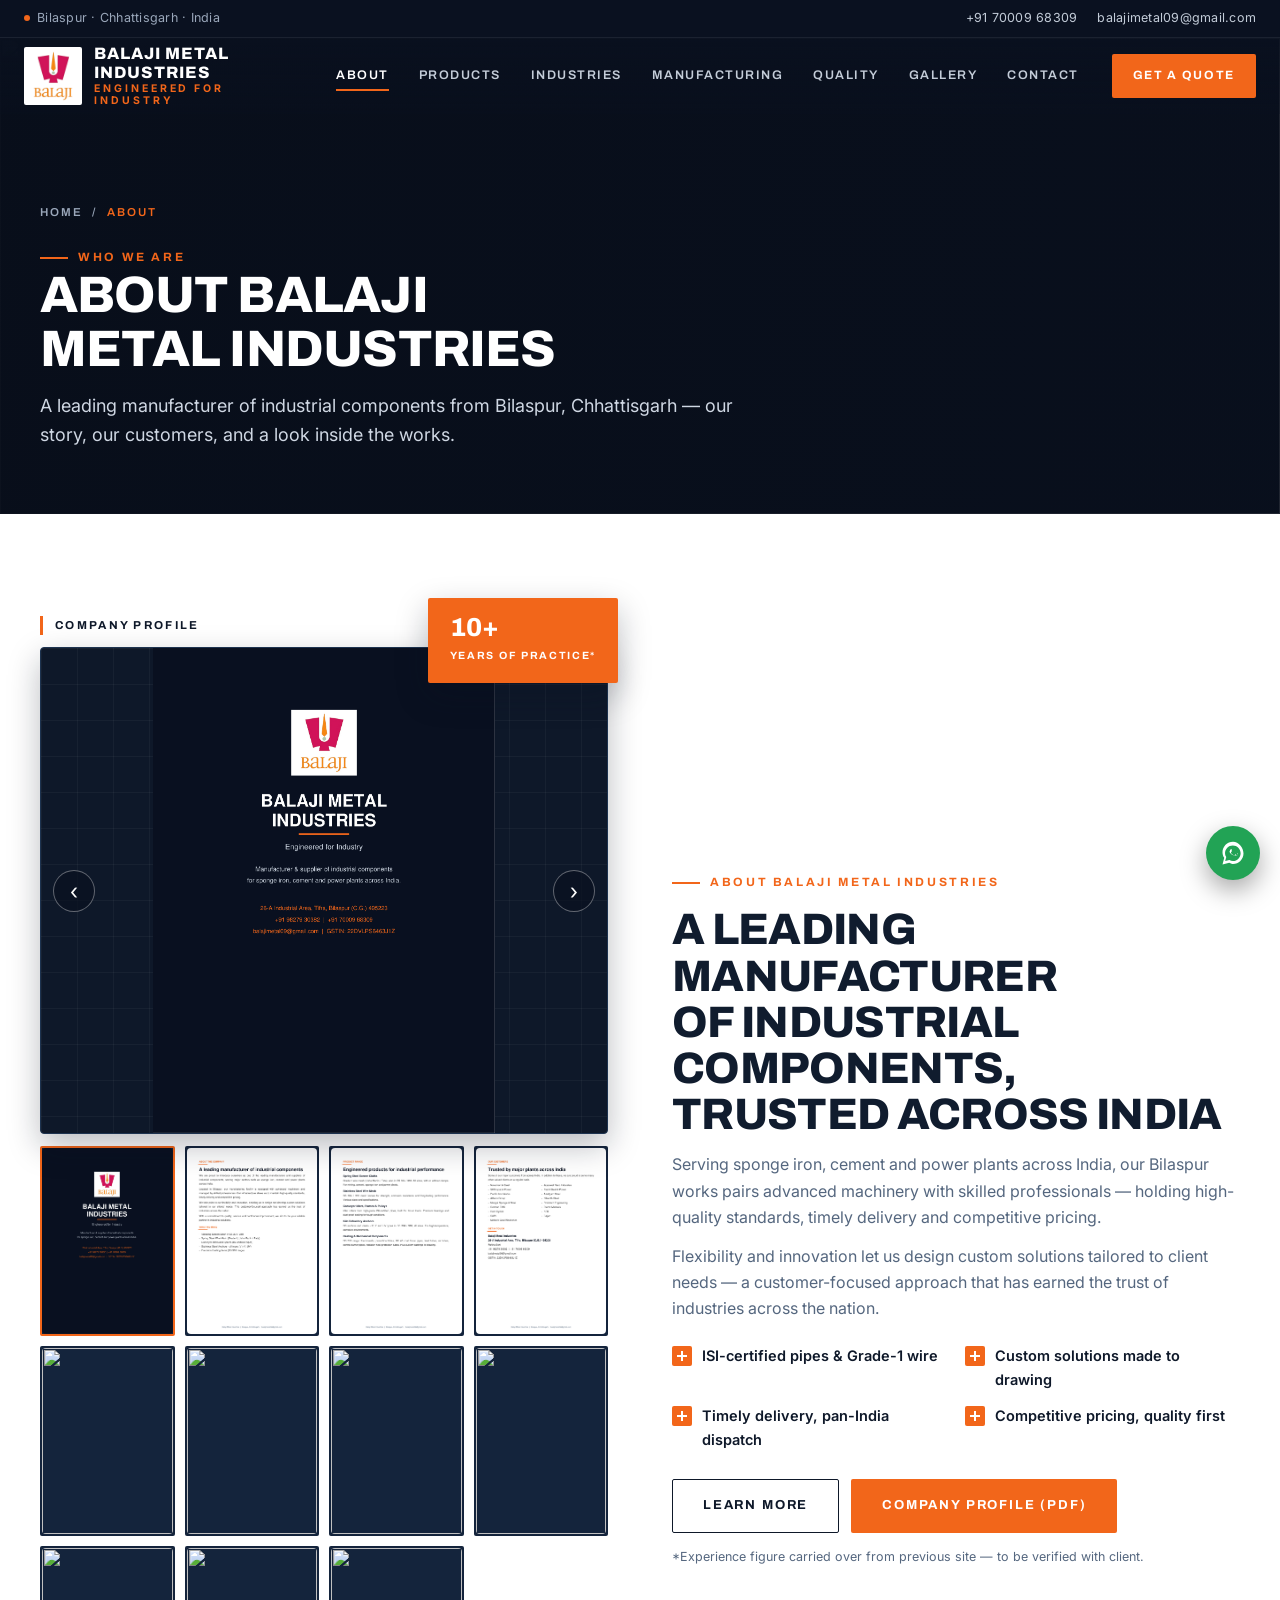
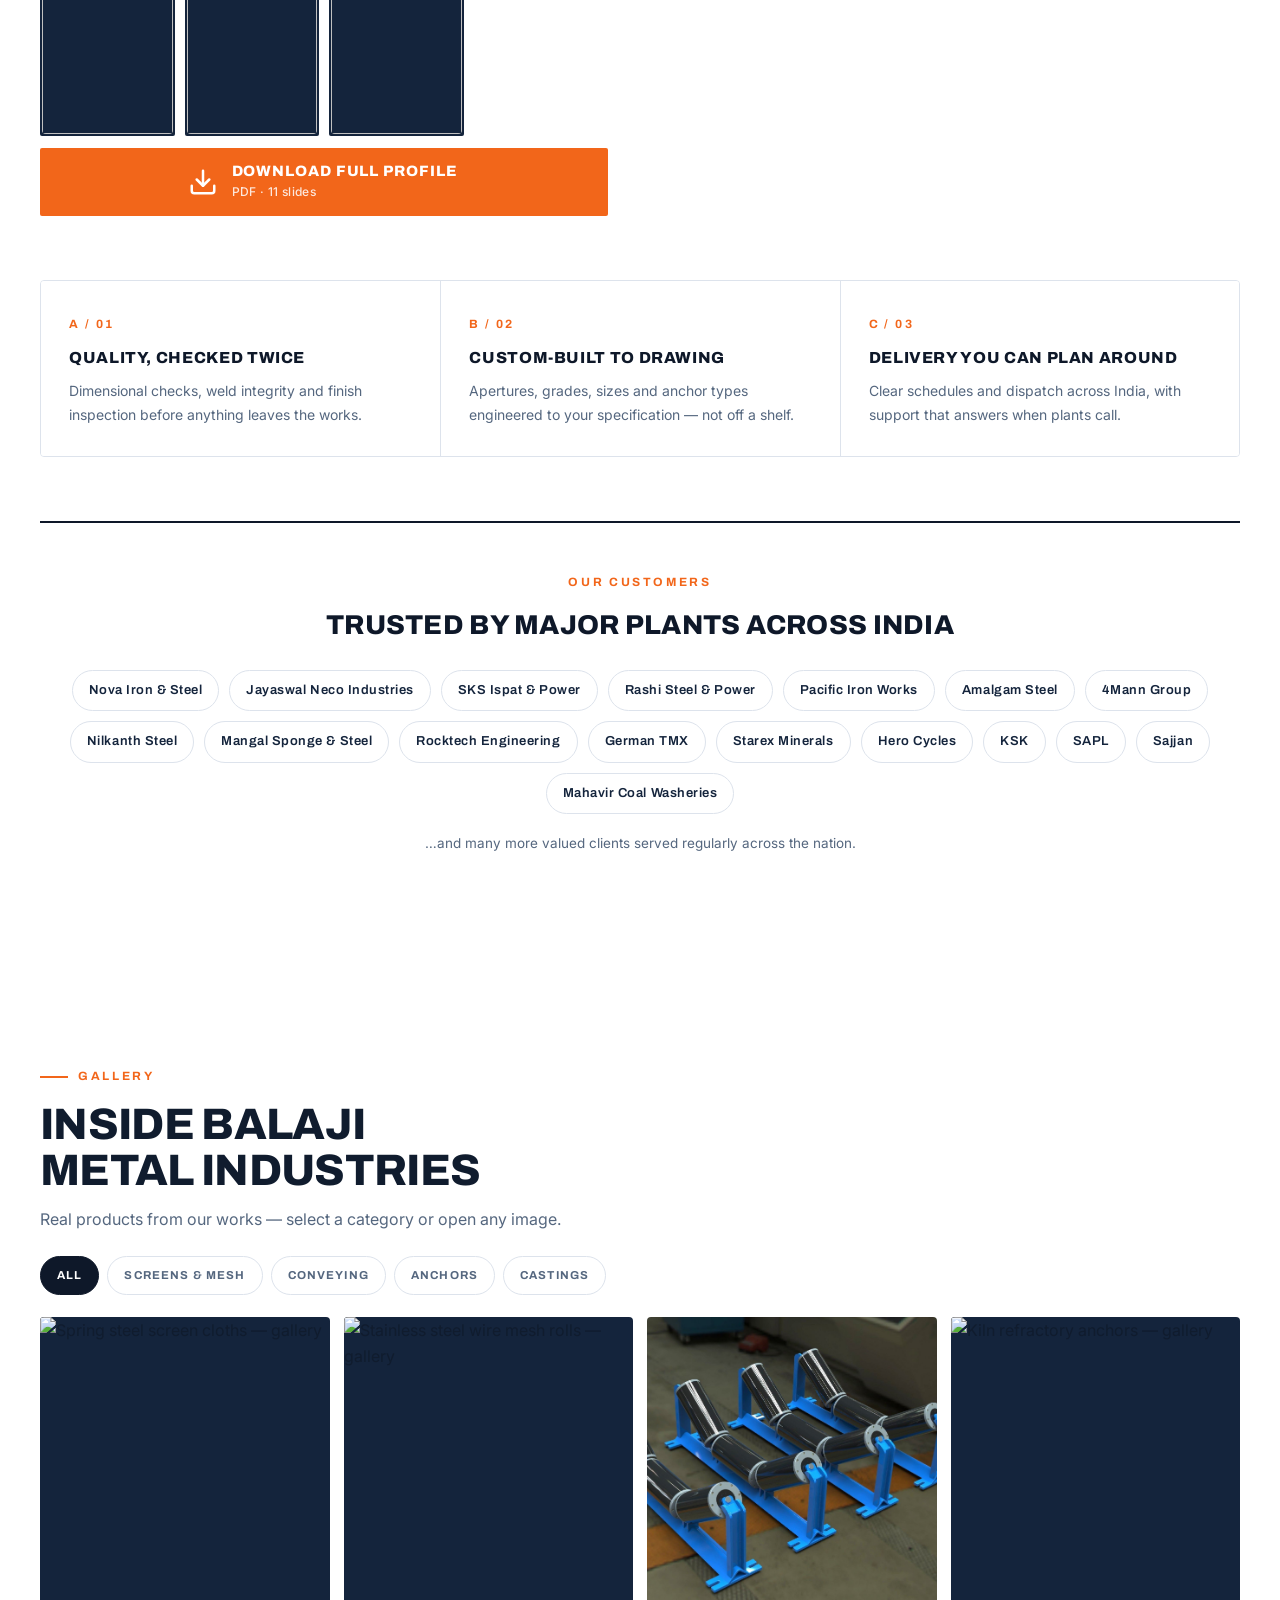
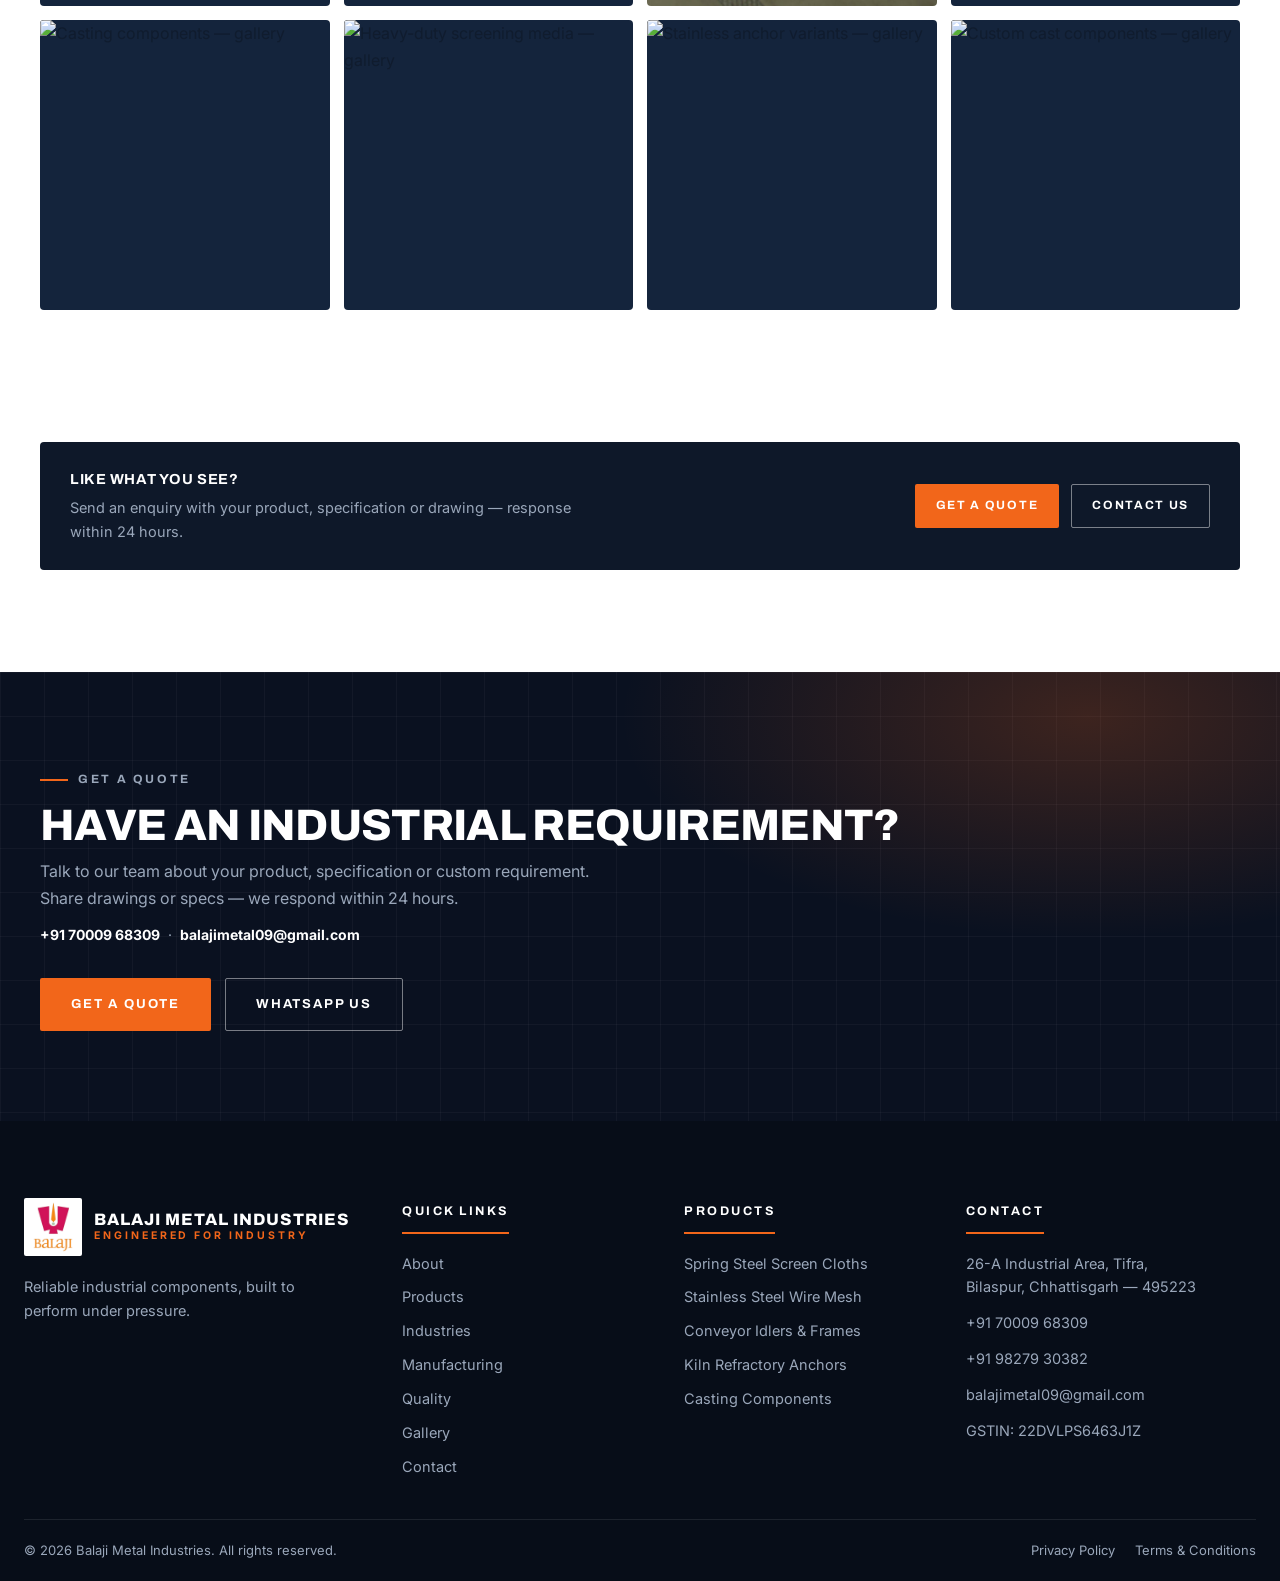
==== commit 486baccb: "Update company profile viewer: increase page count to 11 slides and update download link" ====
--- a/about.html
+++ b/about.html
@@ -105,10 +105,10 @@
           <div class="doc-viewer" data-docviewer>
             <div class="doc-viewer__bar">
               <span>Company Profile</span>
-              <span class="doc-viewer__count" data-doc-count>01 / 04</span>
+              <span class="doc-viewer__count" data-doc-count>01 / 11</span>
             </div>
             <div class="doc-viewer__frame" tabindex="0" aria-label="Company profile document viewer. Use left and right arrow keys to change pages.">
-              <img data-doc-img src="assets/profile-p1.jpg" alt="Company profile, page 1 of 4: cover" fetchpriority="low" />
+              <img data-doc-img src="assets/profile-p1.jpg" alt="Company profile, page 1 of 11: cover" fetchpriority="low" />
               <button class="doc-viewer__nav doc-viewer__prev" type="button" data-doc-prev aria-label="Previous page">‹</button>
               <button class="doc-viewer__nav doc-viewer__next" type="button" data-doc-next aria-label="Next page">›</button>
             </div>
@@ -117,10 +117,17 @@
               <button type="button" data-doc-thumb="1" aria-current="false" aria-label="Show page 2"><img src="assets/profile-p2.jpg" alt="" loading="lazy" /></button>
               <button type="button" data-doc-thumb="2" aria-current="false" aria-label="Show page 3"><img src="assets/profile-p3.jpg" alt="" loading="lazy" /></button>
               <button type="button" data-doc-thumb="3" aria-current="false" aria-label="Show page 4"><img src="assets/profile-p4.jpg" alt="" loading="lazy" /></button>
+              <button type="button" data-doc-thumb="4" aria-current="false" aria-label="Show page 5"><img src="assets/profile-p5.jpg" alt="" loading="lazy" /></button>
+              <button type="button" data-doc-thumb="5" aria-current="false" aria-label="Show page 6"><img src="assets/profile-p6.jpg" alt="" loading="lazy" /></button>
+              <button type="button" data-doc-thumb="6" aria-current="false" aria-label="Show page 7"><img src="assets/profile-p7.jpg" alt="" loading="lazy" /></button>
+              <button type="button" data-doc-thumb="7" aria-current="false" aria-label="Show page 8"><img src="assets/profile-p8.jpg" alt="" loading="lazy" /></button>
+              <button type="button" data-doc-thumb="8" aria-current="false" aria-label="Show page 9"><img src="assets/profile-p9.jpg" alt="" loading="lazy" /></button>
+              <button type="button" data-doc-thumb="9" aria-current="false" aria-label="Show page 10"><img src="assets/profile-p10.jpg" alt="" loading="lazy" /></button>
+              <button type="button" data-doc-thumb="10" aria-current="false" aria-label="Show page 11"><img src="assets/profile-p11.jpg" alt="" loading="lazy" /></button>
             </div>
-            <a class="btn-profile btn-profile--compact" href="assets/company-profile.pdf" download="Balaji-Metal-Industries-Company-Profile.pdf">
+            <a class="btn-profile btn-profile--compact" href="assets/bmi-introduction.pdf" download="Balaji-Metal-Industries-Company-Profile.pdf">
               <svg viewBox="0 0 24 24" fill="none" stroke="currentColor" stroke-width="2" stroke-linecap="round" stroke-linejoin="round" aria-hidden="true"><path d="M21 15v4a2 2 0 0 1-2 2H5a2 2 0 0 1-2-2v-4" /><polyline points="7 10 12 15 17 10" /><line x1="12" y1="15" x2="12" y2="3" /></svg>
-              <span><b>Download Full Profile</b><small>PDF · 4 pages</small></span>
+              <span><b>Download Full Profile</b><small>PDF · 11 slides</small></span>
             </a>
           </div>
           <div class="split__exp" aria-hidden="true">
@@ -149,7 +156,7 @@
           </ul>
           <div class="reveal" style="display:flex;gap:12px;flex-wrap:wrap;">
             <a class="btn btn--outline-dark" href="index.html#manufacturing">Learn More</a>
-            <a class="btn btn--accent" href="assets/company-profile.pdf" download="Balaji-Metal-Industries-Company-Profile.pdf">Company Profile (PDF)</a>
+            <a class="btn btn--accent" href="assets/bmi-introduction.pdf" download="Balaji-Metal-Industries-Company-Profile.pdf">Company Profile (PDF)</a>
           </div>
           <p class="muted reveal" style="margin-top:14px;font-size:12.5px;">*Experience figure carried over from previous site — to be verified with client.</p>
         </div>
--- a/css/components.css
+++ b/css/components.css
@@ -142,6 +142,30 @@
   justify-content: space-between;
   gap: 20px;
   height: 76px;
+  transition: height var(--dur-2) var(--ease);
+}
+
+.navbar.is-solid .navbar__inner {
+  height: 64px;
+}
+
+.navbar.is-solid .brand__mark {
+  width: 48px;
+  height: 48px;
+}
+
+/* Mid-size screens: tighten nav density before the drawer takes over */
+@media (max-width: 1240px) {
+  .nav-links a {
+    padding: 10px 8px;
+    font-size: 11.5px;
+  }
+  .brand__name {
+    font-size: 15px;
+  }
+  .navbar__inner {
+    gap: 12px;
+  }
 }
 
 .brand {
@@ -166,6 +190,9 @@
   border-radius: var(--radius-sm);
   overflow: hidden;
   padding: 2px;
+  transition:
+    width var(--dur-2) var(--ease),
+    height var(--dur-2) var(--ease);
 }
 
 .brand__mark img {
--- a/css/home.css
+++ b/css/home.css
@@ -123,6 +123,40 @@
   margin-top: 32px;
 }
 
+/* Hero entrance (CSS-only, staggered) */
+.hero__inner > * {
+  animation: hero-rise 0.7s var(--ease) both;
+}
+
+.hero__inner > *:nth-child(2) {
+  animation-delay: 0.08s;
+}
+
+.hero__inner > *:nth-child(3) {
+  animation-delay: 0.16s;
+}
+
+.hero__inner > *:nth-child(4) {
+  animation-delay: 0.24s;
+}
+
+.hero__inner > *:nth-child(5) {
+  animation-delay: 0.32s;
+}
+
+@keyframes hero-rise {
+  from {
+    opacity: 0;
+    transform: translateY(26px);
+  }
+}
+
+@media (prefers-reduced-motion: reduce) {
+  .hero__inner > * {
+    animation: none;
+  }
+}
+
 /* Scroll indicator */
 .scroll-cue {
   position: absolute;
@@ -177,6 +211,79 @@
   }
   .hero__ctas .btn {
     flex: 1 1 100%;
+  }
+}
+
+@media (max-width: 480px) {
+  .hero h1 {
+    font-size: 2.15rem;
+  }
+  .hero__sub {
+    font-size: 0.98rem;
+  }
+  .hero__meta {
+    font-size: 12px;
+    gap: 8px 18px;
+  }
+  .hero__badge {
+    font-size: 10.5px;
+    letter-spacing: 0.18em;
+  }
+}
+
+/* ---------- Customer marquee ---------- */
+.marquee {
+  background: #fff;
+  border-bottom: 1px solid var(--line-light);
+  overflow: hidden;
+  padding: 16px 0;
+}
+
+.marquee__track {
+  display: flex;
+  width: max-content;
+  animation: marquee-scroll 36s linear infinite;
+}
+
+.marquee:hover .marquee__track {
+  animation-play-state: paused;
+}
+
+.marquee__track span {
+  position: relative;
+  font-family: var(--font-display);
+  font-size: 12.5px;
+  font-weight: 600;
+  letter-spacing: 0.14em;
+  text-transform: uppercase;
+  color: var(--steel-500);
+  white-space: nowrap;
+  padding: 0 28px;
+}
+
+.marquee__track span::after {
+  content: "";
+  position: absolute;
+  right: -3px;
+  top: 50%;
+  translate: 0 -50%;
+  width: 6px;
+  height: 6px;
+  border-radius: 50%;
+  background: var(--accent);
+}
+
+@keyframes marquee-scroll {
+  to {
+    transform: translateX(-50%);
+  }
+}
+
+@media (prefers-reduced-motion: reduce) {
+  .marquee__track {
+    animation: none;
+    flex-wrap: wrap;
+    width: auto;
   }
 }
 
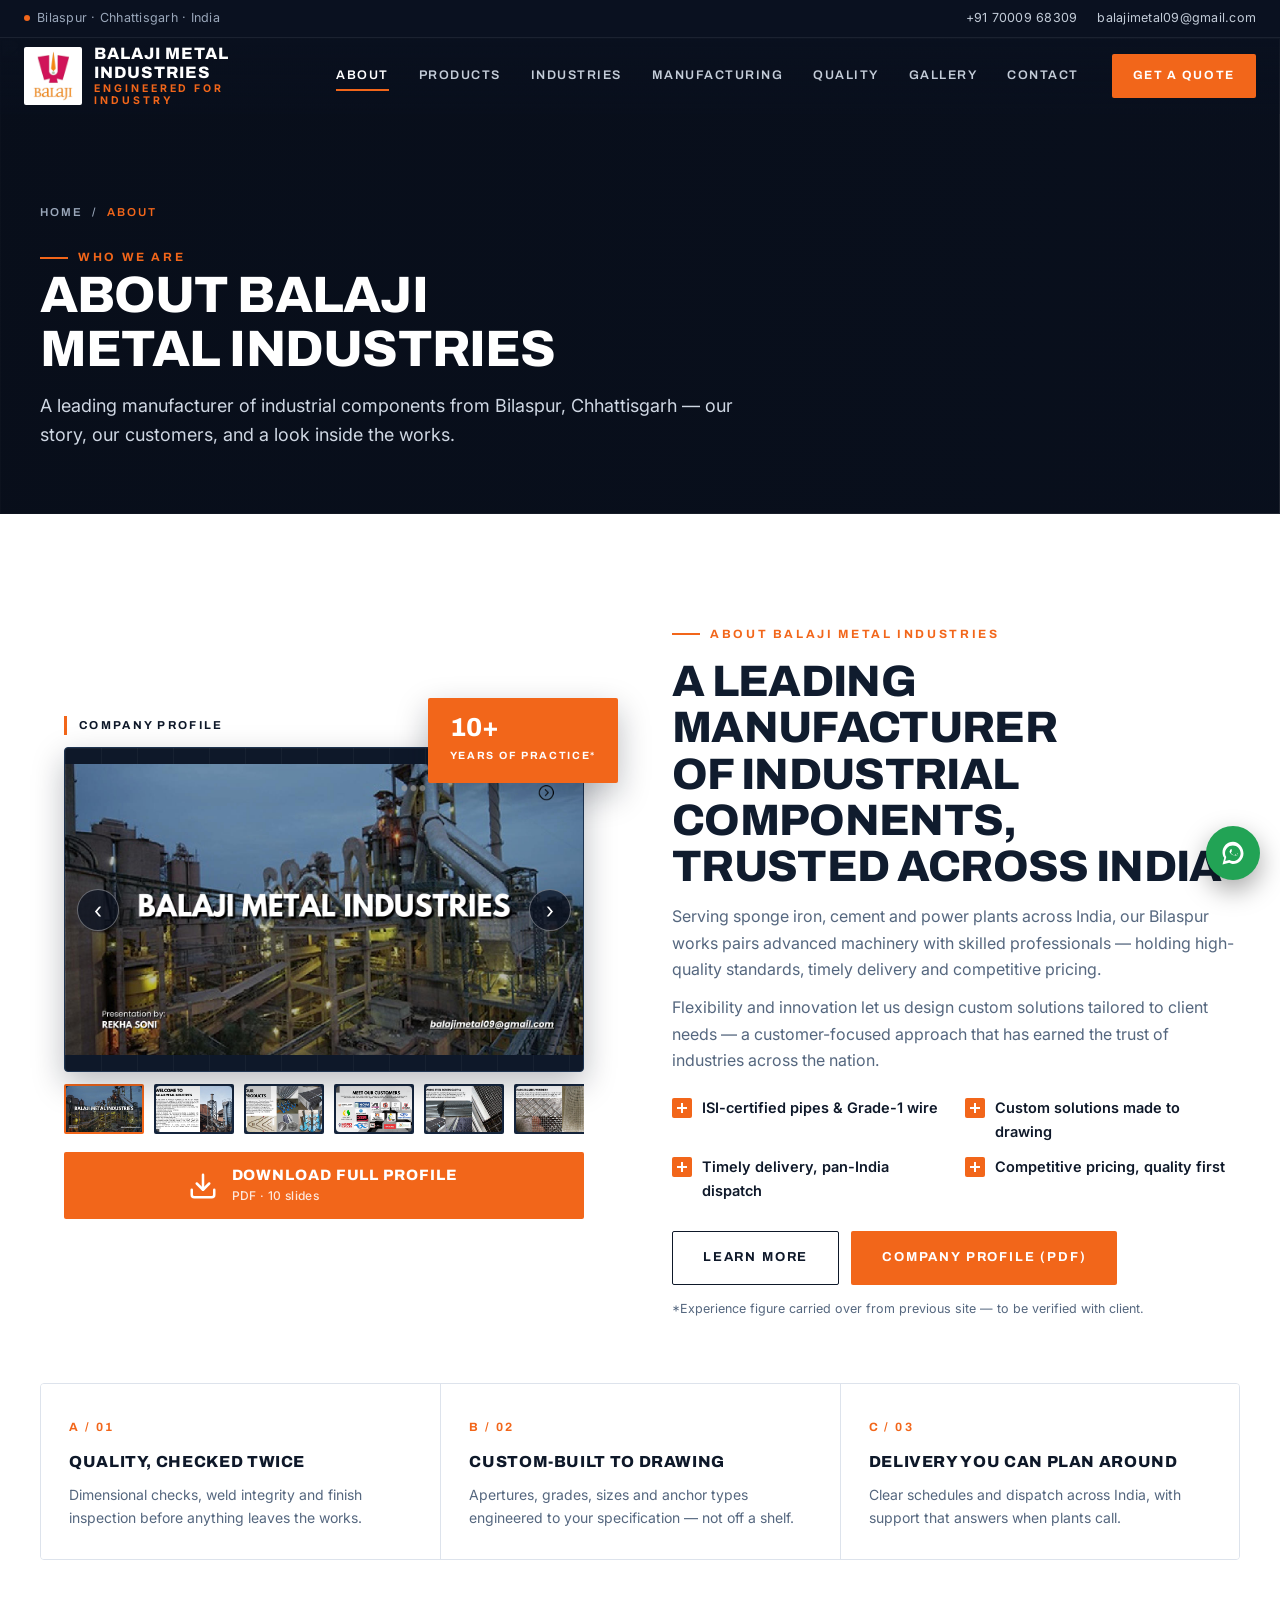
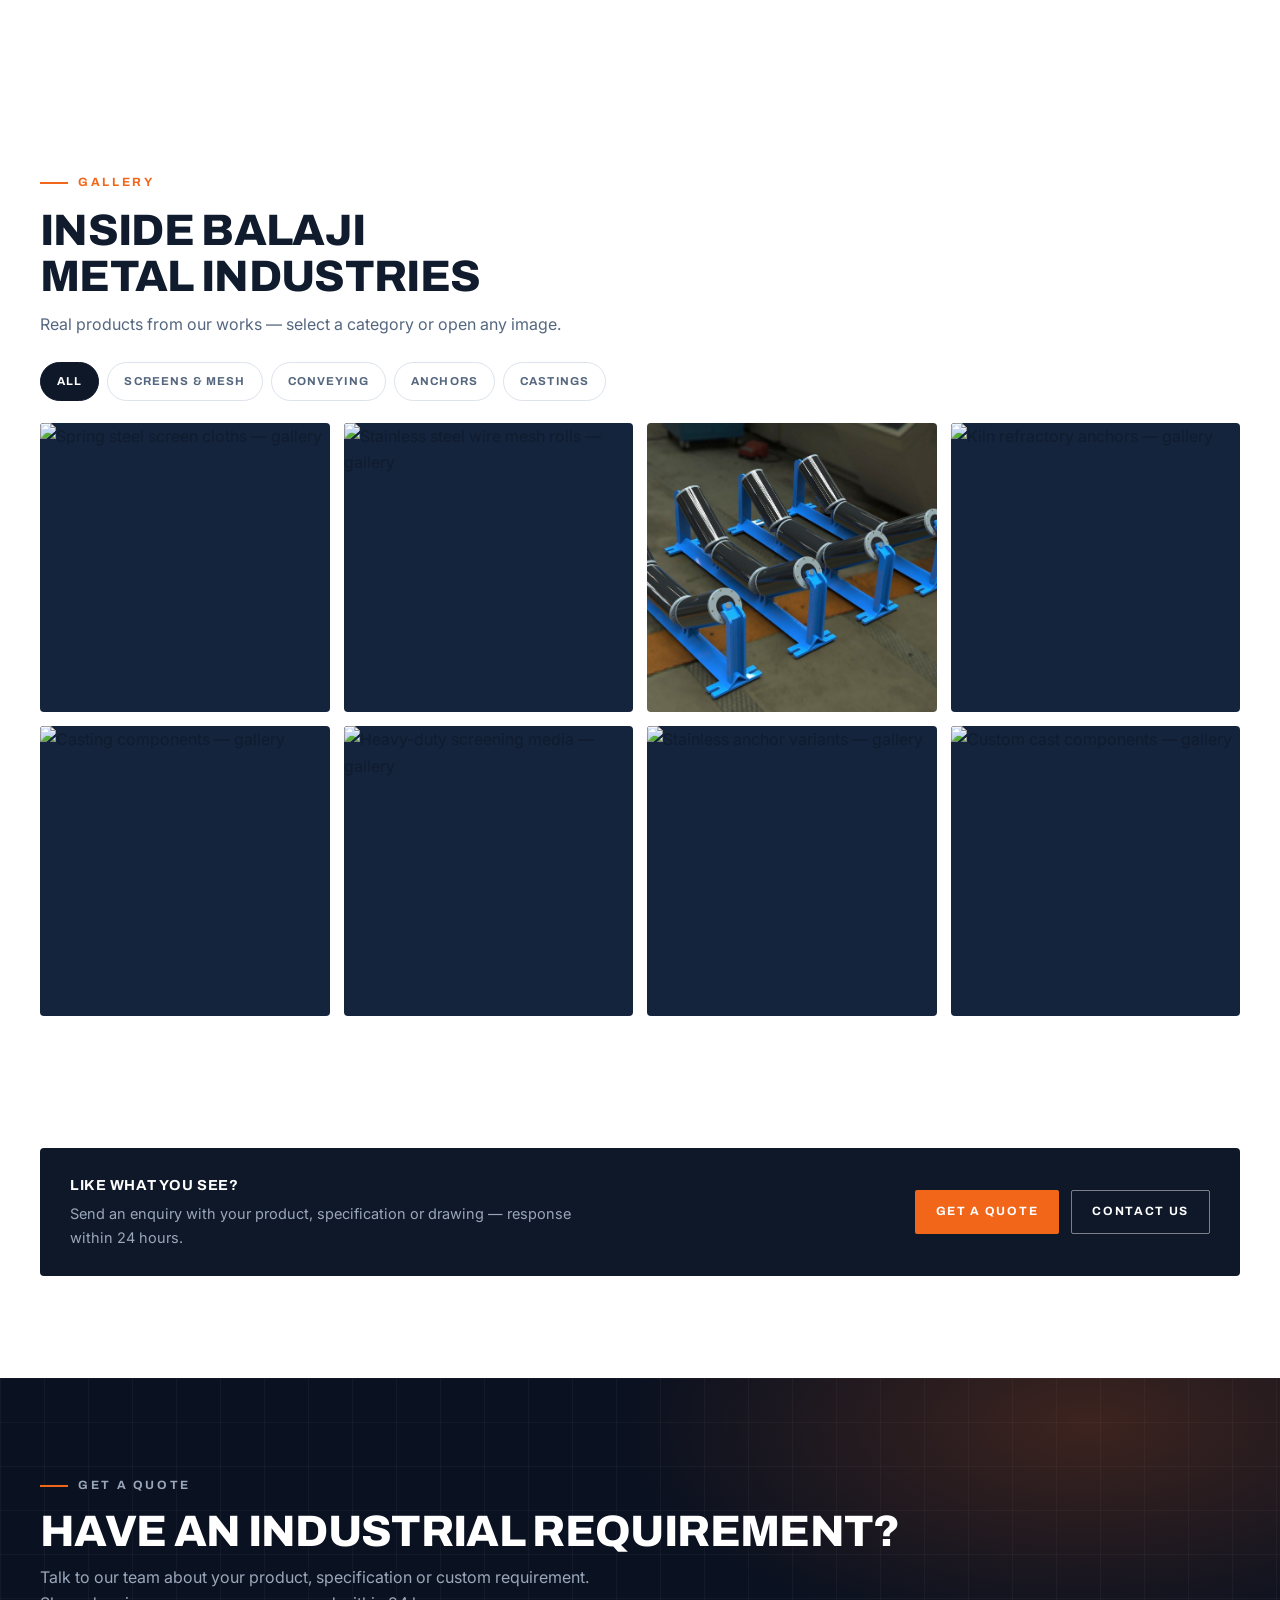
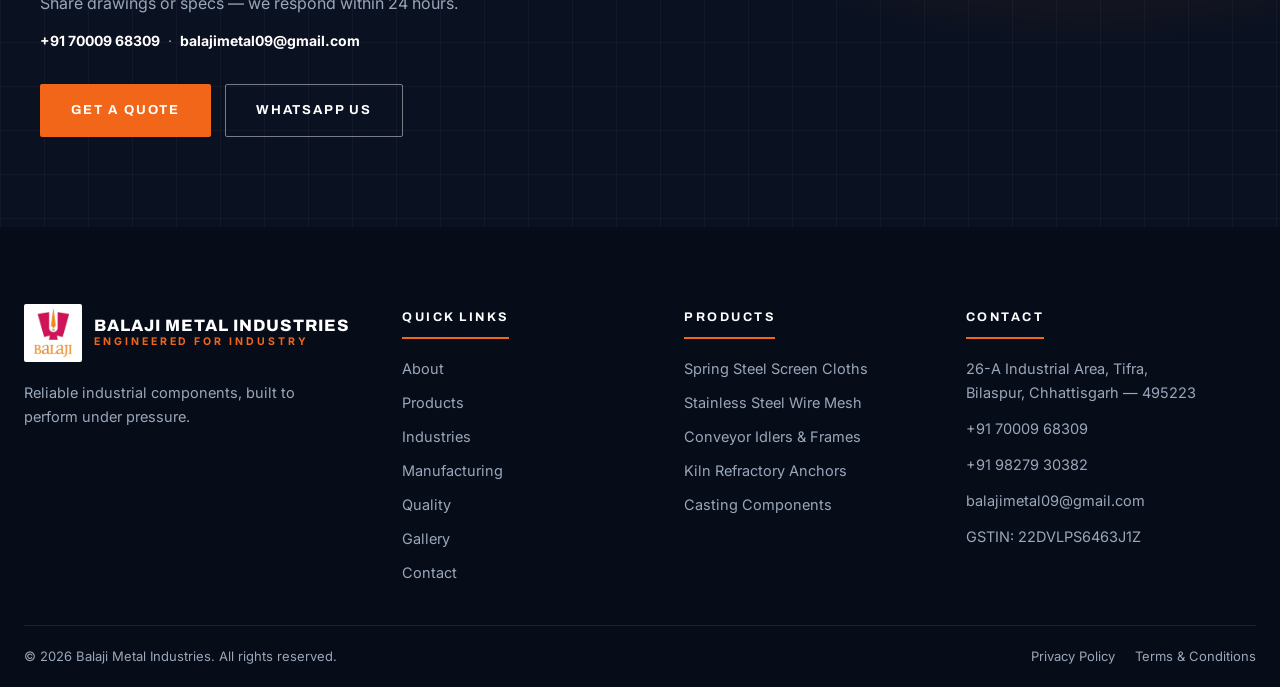
==== commit de239294: "Update company profile viewer: correct page count and remove outdated customer marquee" ====
--- a/about.html
+++ b/about.html
@@ -105,10 +105,10 @@
           <div class="doc-viewer" data-docviewer>
             <div class="doc-viewer__bar">
               <span>Company Profile</span>
-              <span class="doc-viewer__count" data-doc-count>01 / 11</span>
+              <span class="doc-viewer__count" data-doc-count>01 / 10</span>
             </div>
             <div class="doc-viewer__frame" tabindex="0" aria-label="Company profile document viewer. Use left and right arrow keys to change pages.">
-              <img data-doc-img src="assets/profile-p1.jpg" alt="Company profile, page 1 of 11: cover" fetchpriority="low" />
+              <img data-doc-img src="assets/profile-p1.jpg" alt="Company profile, page 1 of 10: cover" fetchpriority="low" />
               <button class="doc-viewer__nav doc-viewer__prev" type="button" data-doc-prev aria-label="Previous page">‹</button>
               <button class="doc-viewer__nav doc-viewer__next" type="button" data-doc-next aria-label="Next page">›</button>
             </div>
@@ -123,11 +123,10 @@
               <button type="button" data-doc-thumb="7" aria-current="false" aria-label="Show page 8"><img src="assets/profile-p8.jpg" alt="" loading="lazy" /></button>
               <button type="button" data-doc-thumb="8" aria-current="false" aria-label="Show page 9"><img src="assets/profile-p9.jpg" alt="" loading="lazy" /></button>
               <button type="button" data-doc-thumb="9" aria-current="false" aria-label="Show page 10"><img src="assets/profile-p10.jpg" alt="" loading="lazy" /></button>
-              <button type="button" data-doc-thumb="10" aria-current="false" aria-label="Show page 11"><img src="assets/profile-p11.jpg" alt="" loading="lazy" /></button>
             </div>
             <a class="btn-profile btn-profile--compact" href="assets/bmi-introduction.pdf" download="Balaji-Metal-Industries-Company-Profile.pdf">
               <svg viewBox="0 0 24 24" fill="none" stroke="currentColor" stroke-width="2" stroke-linecap="round" stroke-linejoin="round" aria-hidden="true"><path d="M21 15v4a2 2 0 0 1-2 2H5a2 2 0 0 1-2-2v-4" /><polyline points="7 10 12 15 17 10" /><line x1="12" y1="15" x2="12" y2="3" /></svg>
-              <span><b>Download Full Profile</b><small>PDF · 11 slides</small></span>
+              <span><b>Download Full Profile</b><small>PDF · 10 slides</small></span>
             </a>
           </div>
           <div class="split__exp" aria-hidden="true">
@@ -183,36 +182,7 @@
         </div>
       </div>
 
-      <!-- Customers, verified from company profile — plus many more unlisted clients -->
-      <div class="container" style="padding:0;">
-        <div class="customer-wall reveal">
-          <p class="eyebrow" style="justify-content:center;">Our Customers</p>
-          <h3 class="customer-wall__title">Trusted by Major Plants Across India</h3>
-          <ul class="customer-wall__list" role="list">
-            <li>Nova Iron &amp; Steel</li>
-            <li>Jayaswal Neco Industries</li>
-            <li>SKS Ispat &amp; Power</li>
-            <li>Rashi Steel &amp; Power</li>
-            <li>Pacific Iron Works</li>
-            <li>Amalgam Steel</li>
-            <li>4Mann Group</li>
-            <li>Nilkanth Steel</li>
-            <li>Mangal Sponge &amp; Steel</li>
-            <li>Rocktech Engineering</li>
-            <li>German TMX</li>
-            <li>Starex Minerals</li>
-            <li>Hero Cycles</li>
-            <li>KSK</li>
-            <li>SAPL</li>
-            <li>Sajjan</li>
-            <li>Mahavir Coal Washeries</li>
-          </ul>
-          <p class="customer-wall__note">…and many more valued clients served regularly across the nation.</p>
-        </div>
-      </div>
-
-      
-    </section>
+      </section>
 
     <!-- ================= 11. GALLERY ================= -->
     <section class="section" id="gallery" aria-labelledby="gallery-heading">
@@ -277,7 +247,6 @@
         </div>
       </div>
     </section>
-
 
     <!-- Lightbox -->
     <div class="lightbox" data-lightbox role="dialog" aria-modal="true" aria-label="Image viewer" aria-hidden="true">
--- a/css/sections.css
+++ b/css/sections.css
@@ -950,6 +950,22 @@
   display: flex;
   flex-direction: column;
   gap: 12px;
+  min-width: 0;
+  max-width: 100%;
+}
+
+/* Keep the wide thumbnail strip from forcing its grid column open */
+.split__media--doc,
+.split__media--doc .doc-viewer,
+.split__media--doc .doc-viewer__thumbs {
+  min-width: 0;
+  max-width: 100%;
+}
+
+.split__media--doc .doc-viewer {
+  width: 100%;
+  max-width: 520px;
+  margin-inline: auto;
 }
 
 .doc-viewer__bar {
@@ -986,7 +1002,7 @@
     auto;
   border: 1px solid var(--navy-700);
   box-shadow: var(--shadow-2);
-  height: clamp(430px, 38vw, 580px);
+  aspect-ratio: 16 / 10;
 }
 
 .doc-viewer__frame > img {
@@ -1036,9 +1052,11 @@
 }
 
 .doc-viewer__thumbs {
-  display: grid;
-  grid-template-columns: repeat(4, 1fr);
+  display: flex;
   gap: 10px;
+  overflow-x: auto;
+  padding-bottom: 6px;
+  scrollbar-width: thin;
 }
 
 .doc-viewer__thumbs button {
@@ -1047,7 +1065,8 @@
   overflow: hidden;
   padding: 0;
   background: var(--navy-800);
-  aspect-ratio: 210 / 297;
+  aspect-ratio: 16 / 10;
+  flex: 0 0 80px;
   transition:
     border-color var(--dur-2) var(--ease),
     transform var(--dur-2) var(--ease);
